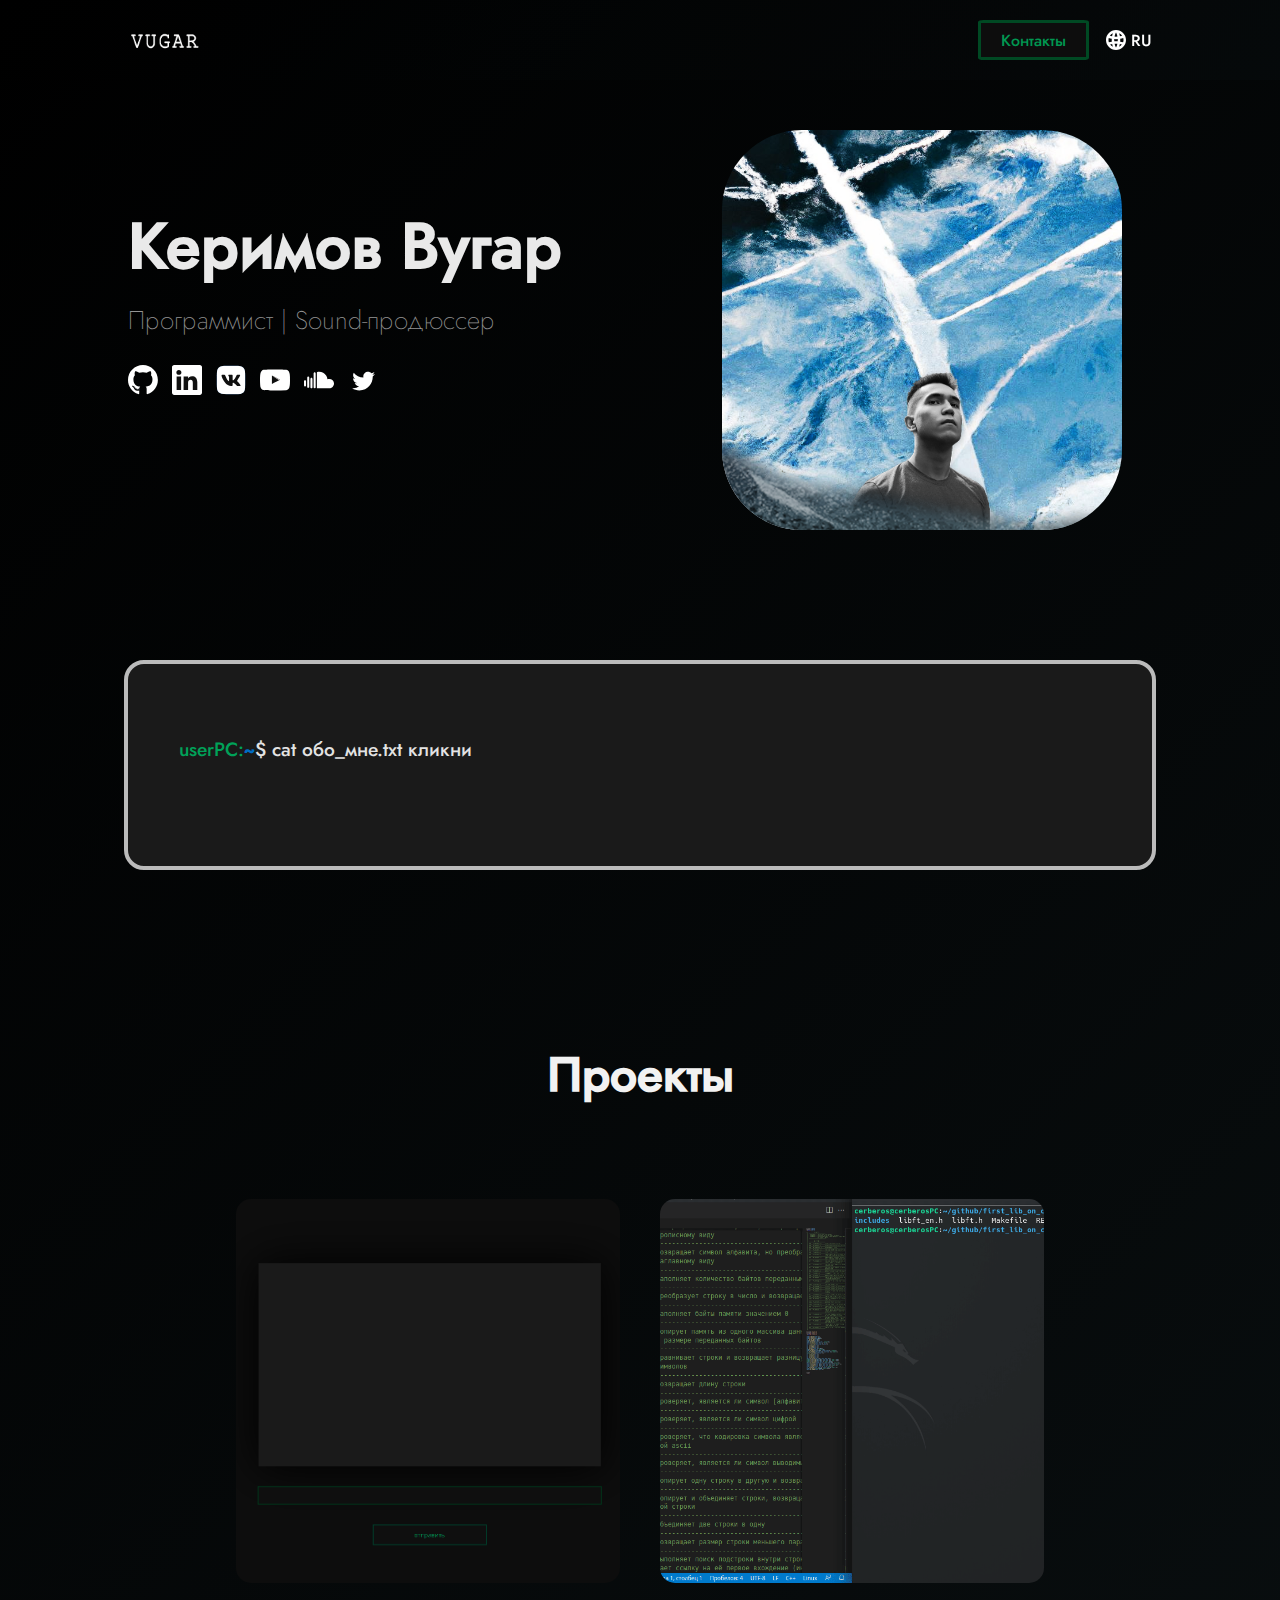
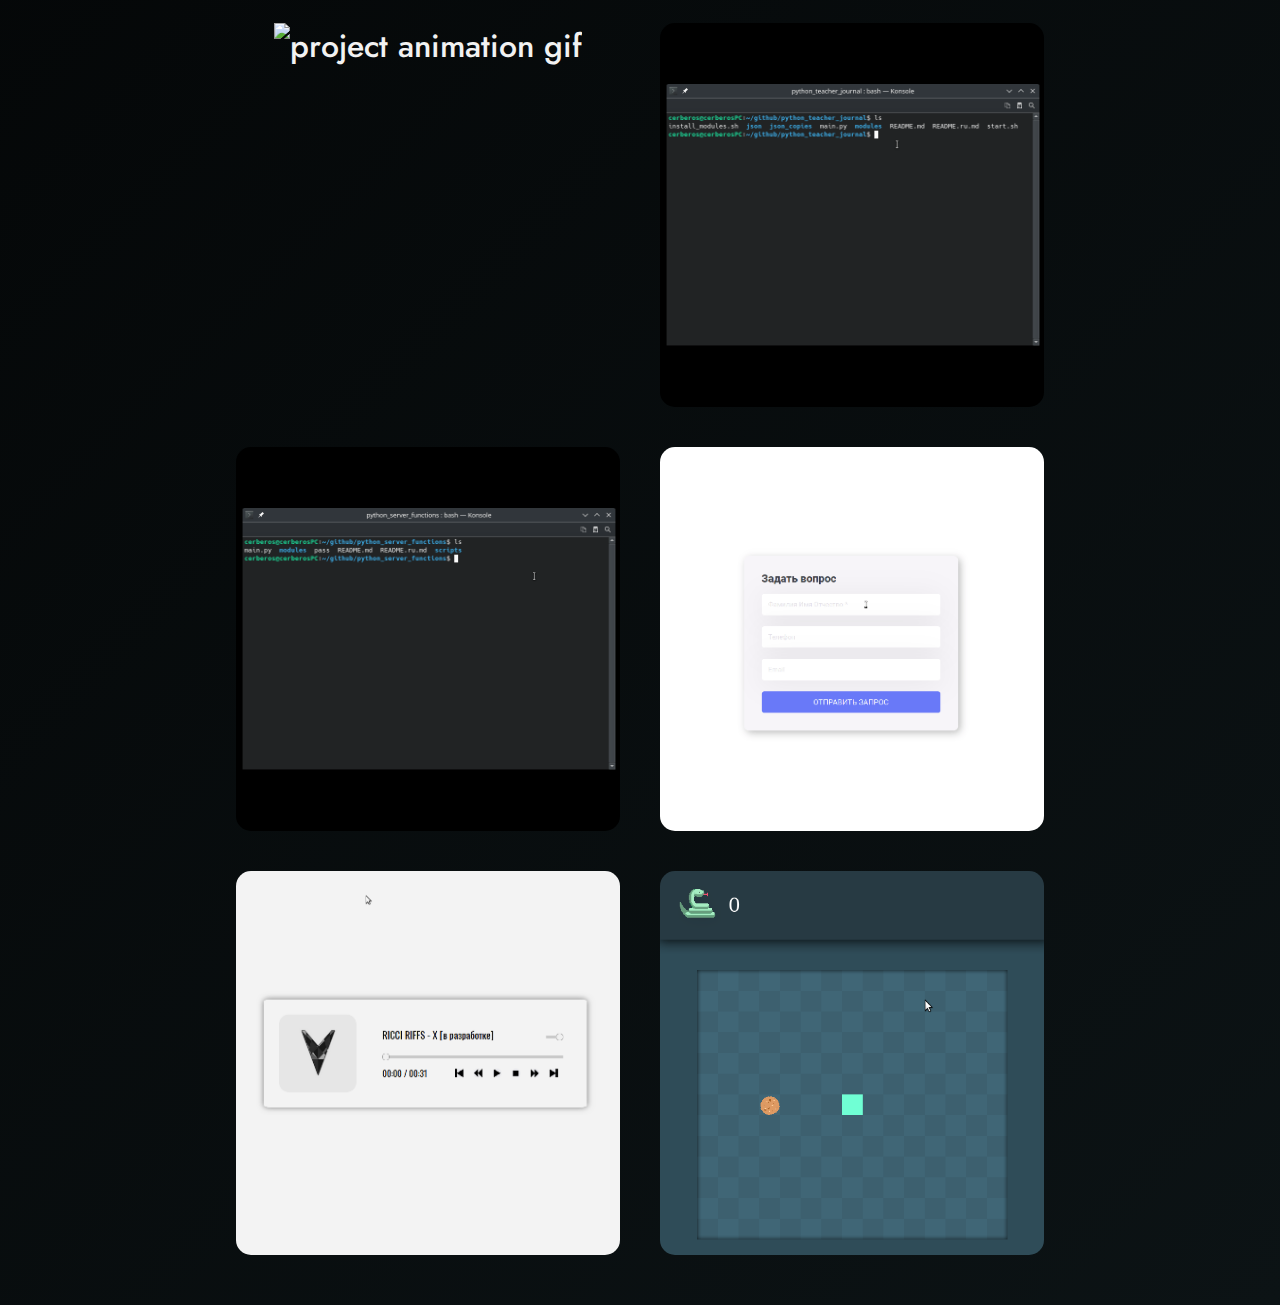
==== index.html @ a4cb890a "update" ====
<!DOCTYPE html>
<html lang="ru">

<head>
    <meta charset="UTF-8">
    <meta http-equiv="X-UA-Compatible" content="IE=edge">
    <meta name="viewport" content="width=device-width, initial-scale=1.0">
    <meta name="keywords" content="Вугар Керимов, программист, sound-продюссер, музыкант, обо мне">
    <meta name="description" content="">
    <link href="favicon.png" rel="shortcut icon">
    <link rel="stylesheet" type="text/css" href="css/bootstrap-grid.min.css">
    <link rel="stylesheet" type="text/css" href="css/style.css">
    <title>vugar kerimov</title>
</head>

<body>
    <!-- preloader page -->
    <!-- <div class="preloader d-flex justify-content-center align-items-center">
        <div class="preloader__circle d-flex justify-content-center align-items-center">
            <img class="preloader__gif" src="files/gifs/preloader.gif" alt="running vugar">
        </div>
    </div> -->

    <!-- page header -->
    <header class="header">
        <div class="headerWrapper">
            <div class="header__left header__logo">
                <a href="https://vugarkerimov.ru">
                    <img class="header__img" src="files/icons/header/menuLogo.png" alt="Portfolio Logo">
                </a>
            </div>

            <div class="header__right">
                <div class="email_me__btn">
                    <span class="language">Контакты</span>
                    <span class="language d-none">Contacts</span>
                </div>
                <div onclick="change_language()" class="change_language__btn">
                    <svg width="24" height="24" viewBox="0 0 24 24" xmlns="http://www.w3.org/2000/svg"><path fill-rule="evenodd" clip-rule="evenodd" d="M22 12c0 5.523-4.477 10-10 10S2 17.523 2 12 6.477 2 12 2s10 4.477 10 10Zm-9.996 7.5c.175-.302.383-.703.593-1.204.275-.656.556-1.487.771-2.498a19.728 19.728 0 0 0-2.736 0c.215 1.01.496 1.842.77 2.498.211.501.419.902.594 1.204h.008ZM12 13.25c.587 0 1.158.024 1.707.066a19.951 19.951 0 0 0 .022-2.234 22.334 22.334 0 0 1-3.458 0 20.202 20.202 0 0 0 .022 2.234c.549-.042 1.12-.066 1.707-.066Zm-1.447-4.654c.223-1.19.54-2.152.85-2.892.21-.501.418-.902.593-1.204h.008c.175.302.383.703.593 1.204.31.74.627 1.701.85 2.892a19.772 19.772 0 0 1-2.894 0Zm5.663 2.16a22.59 22.59 0 0 1-.025 2.883 24.958 24.958 0 0 1 2.93.722c.246-.742.379-1.536.379-2.361a7.51 7.51 0 0 0-.269-1.997 24.997 24.997 0 0 1-3.015.752Zm1.943-3.037a22.458 22.458 0 0 1-2.23.547 17.114 17.114 0 0 0-.859-3.11 7.529 7.529 0 0 1 3.089 2.563Zm-10.087.547a22.465 22.465 0 0 1-2.23-.547 7.53 7.53 0 0 1 3.087-2.564 17.12 17.12 0 0 0-.857 3.111Zm-3.303 1.737a24.989 24.989 0 0 0 3.015.752 22.62 22.62 0 0 0 .025 2.884 24.956 24.956 0 0 0-2.93.722A7.493 7.493 0 0 1 4.5 12c0-.691.094-1.361.269-1.997Zm10.302 8.842c.292-.762.57-1.67.784-2.726a22.539 22.539 0 0 1 2.062.49 7.526 7.526 0 0 1-2.847 2.236Zm-6.142 0a7.527 7.527 0 0 1-2.846-2.236 22.487 22.487 0 0 1 2.062-.49c.213 1.056.492 1.964.784 2.726Z" fill="white"></path></svg>
                    <span class="language">RU</span>
                    <span class="language d-none">EN</span>
                </div>
            </div>
        </div>
    </header>

    <!-- main block with links and avator -->
    <main class="main">
        <div class="mainWrapper">
            <div class="main__text">
                <h1 class="language">Керимов Вугар</h1>
                <h1 class="language d-none">Kerimov Vugar</h1>
                <p class="language">Программист | Sound&#8209;продюссер</p>
                <p class="language d-none">Programmer | Sound&#8209;producer</p>
                <div class="main__logo_links">
                    <a href="https://github.com/amongloneliness">
                        <svg width="30" height="30" viewBox="0 0 256 249" xmlns="http://www.w3.org/2000/svg" preserveAspectRatio="xMinYMin meet"><g fill="white"><path d="M127.505 0C57.095 0 0 57.085 0 127.505c0 56.336 36.534 104.13 87.196 120.99 6.372 1.18 8.712-2.766 8.712-6.134 0-3.04-.119-13.085-.173-23.739-35.473 7.713-42.958-15.044-42.958-15.044-5.8-14.738-14.157-18.656-14.157-18.656-11.568-7.914.872-7.752.872-7.752 12.804.9 19.546 13.14 19.546 13.14 11.372 19.493 29.828 13.857 37.104 10.6 1.144-8.242 4.449-13.866 8.095-17.05-28.32-3.225-58.092-14.158-58.092-63.014 0-13.92 4.981-25.295 13.138-34.224-1.324-3.212-5.688-16.18 1.235-33.743 0 0 10.707-3.427 35.073 13.07 10.17-2.826 21.078-4.242 31.914-4.29 10.836.048 21.752 1.464 31.942 4.29 24.337-16.497 35.029-13.07 35.029-13.07 6.94 17.563 2.574 30.531 1.25 33.743 8.175 8.929 13.122 20.303 13.122 34.224 0 48.972-29.828 59.756-58.22 62.912 4.573 3.957 8.648 11.717 8.648 23.612 0 17.06-.148 30.791-.148 34.991 0 3.393 2.295 7.369 8.759 6.117 50.634-16.879 87.122-64.656 87.122-120.973C255.009 57.085 197.922 0 127.505 0"/><path d="M47.755 181.634c-.28.633-1.278.823-2.185.389-.925-.416-1.445-1.28-1.145-1.916.275-.652 1.273-.834 2.196-.396.927.415 1.455 1.287 1.134 1.923M54.027 187.23c-.608.564-1.797.302-2.604-.589-.834-.889-.99-2.077-.373-2.65.627-.563 1.78-.3 2.616.59.834.899.996 2.08.36 2.65M58.33 194.39c-.782.543-2.06.034-2.849-1.1-.781-1.133-.781-2.493.017-3.038.792-.545 2.05-.055 2.85 1.07.78 1.153.78 2.513-.019 3.069M65.606 202.683c-.699.77-2.187.564-3.277-.488-1.114-1.028-1.425-2.487-.724-3.258.707-.772 2.204-.555 3.302.488 1.107 1.026 1.445 2.496.7 3.258M75.01 205.483c-.307.998-1.741 1.452-3.185 1.028-1.442-.437-2.386-1.607-2.095-2.616.3-1.005 1.74-1.478 3.195-1.024 1.44.435 2.386 1.596 2.086 2.612M85.714 206.67c.036 1.052-1.189 1.924-2.705 1.943-1.525.033-2.758-.818-2.774-1.852 0-1.062 1.197-1.926 2.721-1.951 1.516-.03 2.758.815 2.758 1.86M96.228 206.267c.182 1.026-.872 2.08-2.377 2.36-1.48.27-2.85-.363-3.039-1.38-.184-1.052.89-2.105 2.367-2.378 1.508-.262 2.857.355 3.049 1.398"/></g></svg>
                    </a>
                    <a href="https://ru.linkedin.com/in/kerimovvugar">
                        <svg height="30" width="30" xmlns="http://www.w3.org/2000/svg" viewBox="0 0 256 256"><g fill="none"><path d="M0 18.338C0 8.216 8.474 0 18.92 0h218.16C247.53 0 256 8.216 256 18.338v219.327C256 247.79 247.53 256 237.08 256H18.92C8.475 256 0 247.791 0 237.668V18.335z" fill="white"/><path d="M77.796 214.238V98.986H39.488v115.252H77.8zM58.65 83.253c13.356 0 21.671-8.85 21.671-19.91-.25-11.312-8.315-19.915-21.417-19.915-13.111 0-21.674 8.603-21.674 19.914 0 11.06 8.312 19.91 21.169 19.91h.248zM99 214.238h38.305v-64.355c0-3.44.25-6.889 1.262-9.346 2.768-6.885 9.071-14.012 19.656-14.012 13.858 0 19.405 10.568 19.405 26.063v61.65h38.304v-66.082c0-35.399-18.896-51.872-44.099-51.872-20.663 0-29.738 11.549-34.78 19.415h.255V98.99H99.002c.5 10.812-.003 115.252-.003 115.252z" fill="#0f0f0f"/></g></svg>
                    </a>
                    <a href="https://vk.com/vugi915">
                        <svg id="VK_Logo" xmlns="http://www.w3.org/2000/svg" xmlns:xlink="http://www.w3.org/1999/xlink" viewBox="0 0 202 202" width="30" height="30"><style>.st0{clip-path:url(#SVGID_2_);fill:#ffffff}.st1{fill-rule:evenodd;clip-rule:evenodd;fill:#0f0f0f}</style><g id="Base"><defs><path id="SVGID_1_" d="M71.6 5h58.9C184.3 5 197 17.8 197 71.6v58.9c0 53.8-12.8 66.5-66.6 66.5H71.5C17.7 197 5 184.2 5 130.4V71.5C5 17.8 17.8 5 71.6 5z"/></defs><use xlink:href="#SVGID_1_" overflow="visible" fill-rule="evenodd" clip-rule="evenodd" fill="#5181b8"/><clipPath id="SVGID_2_"><use xlink:href="#SVGID_1_" overflow="visible"/></clipPath><path class="st0" d="M0 0h202v202H0z"/></g><path id="Logo" class="st1" d="M162.2 71.1c.9-3 0-5.1-4.2-5.1h-14c-3.6 0-5.2 1.9-6.1 4 0 0-7.1 17.4-17.2 28.6-3.3 3.3-4.7 4.3-6.5 4.3-.9 0-2.2-1-2.2-4V71.1c0-3.6-1-5.1-4-5.1H86c-2.2 0-3.6 1.7-3.6 3.2 0 3.4 5 4.2 5.6 13.6v20.6c0 4.5-.8 5.3-2.6 5.3-4.7 0-16.3-17.4-23.1-37.4-1.4-3.7-2.7-5.3-6.3-5.3H42c-4 0-4.8 1.9-4.8 4 0 3.7 4.7 22.1 22.1 46.4C70.9 133 87.2 142 102 142c8.9 0 10-2 10-5.4V124c0-4 .8-4.8 3.7-4.8 2.1 0 5.6 1 13.9 9 9.5 9.5 11.1 13.8 16.4 13.8h14c4 0 6-2 4.8-5.9-1.3-3.9-5.8-9.6-11.8-16.4-3.3-3.9-8.2-8-9.6-10.1-2.1-2.7-1.5-3.9 0-6.2 0-.1 17.1-24.1 18.8-32.3z"/></svg>
                    </a>
                    <a href="https://www.youtube.com/channel/UCdILyM4GU-aZS1L_-uJevnA">
                        <svg xmlns="http://www.w3.org/2000/svg" width="30" height="30" viewBox="5.368 13.434 53.9 37.855"><path fill="#0f0f0f" d="M41.272 31.81c-4.942-2.641-9.674-5.069-14.511-7.604v15.165c5.09-2.767 10.455-5.301 14.532-7.561h-.021z"/><path fill="#E8E0E0" d="M41.272 31.81c-4.942-2.641-14.511-7.604-14.511-7.604l12.758 8.575c.001 0-2.324 1.289 1.753-.971z"/><path fill="white" d="M27.691 51.242c-10.265-.189-13.771-.359-15.926-.803-1.458-.295-2.725-.95-3.654-1.9-.718-.719-1.289-1.816-1.732-3.338-.38-1.268-.528-2.323-.739-4.9-.323-5.816-.4-10.571 0-15.884.33-2.934.49-6.417 2.682-8.449 1.035-.951 2.239-1.563 3.591-1.816 2.112-.401 11.11-.718 20.425-.718 9.294 0 18.312.317 20.426.718 1.689.317 3.273 1.267 4.203 2.492 2 3.146 2.035 7.058 2.238 10.118.084 1.458.084 9.737 0 11.195-.316 4.836-.57 6.547-1.288 8.321-.444 1.12-.823 1.711-1.479 2.366a7.085 7.085 0 0 1-3.76 1.922c-8.883.668-16.426.813-24.987.676zM41.294 31.81c-4.942-2.641-9.674-5.09-14.511-7.625v15.166c5.09-2.767 10.456-5.302 14.532-7.562l-.021.021z"/></svg>
                    </a>
                    <a href="https://soundcloud.com/vugar-kerimov-218188471/">
                        <svg height="30" width="30" xmlns="http://www.w3.org/2000/svg" viewBox="0 0 2499.9979999999996 1386.6950000000002"><linearGradient id="a" x1="50.107%" x2="50.107%" y1="2.721%" y2="98.004%"><stop offset="0" stop-color="#f80"/><stop offset="1" stop-color="#f30"/></linearGradient><path d="M0 1137.737c0 31.024 11.247 54.481 33.737 70.382 22.491 15.898 46.533 21.52 72.126 16.868 24.041-4.653 40.91-13.185 50.607-25.593 9.693-12.408 14.542-32.962 14.542-61.657V800.372c0-24.044-8.336-44.403-25.012-61.075-16.672-16.676-37.03-25.012-61.074-25.012-23.267 0-43.237 8.336-59.912 25.012C8.339 755.969 0 776.327 0 800.372zm267.566 144.253c0 22.495 7.95 39.36 23.848 50.608 15.9 11.247 36.26 16.868 61.075 16.868 25.593 0 46.338-5.624 62.238-16.868 15.898-11.245 23.849-28.113 23.849-50.608V495.58c0-23.267-8.34-43.239-25.012-59.912-16.675-16.672-37.033-25.011-61.075-25.011-23.266 0-43.239 8.339-59.911 25.011-16.676 16.676-25.012 36.645-25.012 59.912zm266.403 37.227c0 22.492 8.143 39.36 24.43 50.607 16.286 11.245 37.226 16.869 62.822 16.869 24.816 0 45.174-5.624 61.072-16.869 15.9-11.247 23.851-28.115 23.851-50.607V601.442c0-24.041-8.339-44.595-25.012-61.657-16.675-17.061-36.644-25.59-59.911-25.59-24.044 0-44.595 8.529-61.657 25.59-17.061 17.062-25.593 37.616-25.593 61.657v717.775zm267.566 3.49c0 42.657 28.695 63.986 86.086 63.986 57.39 0 86.084-21.329 86.084-63.986V159.377c0-65.147-19.776-101.985-59.33-110.517-25.593-6.205-50.8 1.163-75.616 22.103-24.818 20.94-37.227 50.41-37.227 88.413v1163.331zm272.222 33.737V90.74c0-40.328 12.02-64.37 36.063-72.127C1161.78 6.205 1213.356 0 1264.543 0c118.657 0 229.176 27.92 331.547 83.76 102.373 55.84 185.165 132.038 248.37 228.594 63.21 96.56 99.854 203.001 109.936 319.337 47.308-20.165 97.717-30.247 151.23-30.247 108.578 0 201.452 38.39 278.618 115.17 77.168 76.782 115.754 169.072 115.754 276.875 0 108.578-38.586 201.256-115.754 278.036-77.166 76.78-169.651 115.17-277.455 115.17l-1012.097-1.163c-6.983-2.327-12.218-6.594-15.708-12.797s-5.227-11.638-5.227-16.291z" fill="white"/></svg>
                    </a>
                    <a href="#">
                        <svg clip-rule="evenodd" fill-rule="evenodd" height="30" width="30" stroke-linejoin="round" stroke-miterlimit="2" viewBox="-89.00934757 -46.8841404 643.93723344 446.8841404" xmlns="http://www.w3.org/2000/svg"><path d="m154.729 400c185.669 0 287.205-153.876 287.205-287.312 0-4.37-.089-8.72-.286-13.052a205.304 205.304 0 0 0 50.352-52.29c-18.087 8.044-37.55 13.458-57.968 15.899 20.841-12.501 36.84-32.278 44.389-55.852a202.42 202.42 0 0 1 -64.098 24.511c-18.42-19.628-44.644-31.904-73.682-31.904-55.744 0-100.948 45.222-100.948 100.965 0 7.925.887 15.631 2.619 23.025-83.895-4.223-158.287-44.405-208.074-105.504a100.739 100.739 0 0 0 -13.668 50.754c0 35.034 17.82 65.961 44.92 84.055a100.172 100.172 0 0 1 -45.716-12.63c-.015.424-.015.837-.015 1.29 0 48.903 34.794 89.734 80.982 98.986a101.036 101.036 0 0 1 -26.617 3.553c-6.493 0-12.821-.639-18.971-1.82 12.851 40.122 50.115 69.319 94.296 70.135-34.549 27.089-78.07 43.224-125.371 43.224a204.9 204.9 0 0 1 -24.078-1.399c44.674 28.645 97.72 45.359 154.734 45.359" fill="white" fill-rule="nonzero"/></svg>
                    </a>
                </div>
            </div>

            <div class="layersWrapper">
                <div class="layers">
                    <div class="layer layers__base" style="background-image: url(files/images/bg/img2.png)"></div>
                    <div class="layer layers__middle" style="background-image: url(files/images/bg/img4_2.png)"></div>
                    <div class="layer layers__front" style="background-image: url(files/images/bg/img4_1.png)"></div>
                </div>
            </div>
        </div>
    </main>

    <!-- about block with resume -->
    <div class="aboutWrapper">
        <div onclick="add_text_about()" class="about">
            <div class="about__text">
                <p class="about__text_content language">
                    <span style="color: rgb(0, 162, 89);">userPC:</span><b style="color: #006cc4;">~</b><span style="color:#e3e3e3;">$ cat</span>
                    <span class="language" style="color:#e3e3e3;">обо_мне.txt кликни</span>
                    <br><br>
                </p>
                <p class="about__text_content language d-none">
                    <span style="color: rgb(0, 162, 89);">userPC:</span><b style="color: #006cc4;">~</b><span style="color:#e3e3e3;">$ cat</span>
                    <span class="language d-none" style="color:#e3e3e3;">about_me.txt click</span>
                    <br><br>
                </p>
            </div>
        </div>
    </div>

    <!-- projects block -->
    <div class="projectsWrapper">
        <div class="projects">
            <h2 class="language">Проекты</h2>
            <h2 class="language d-none">Projects</h2>
            <div class="projects__container">
                <div class="projectWrapper">
                    <div class="project">
                        <img src="files/gifs/projects/python_server.gif" alt="project animation gif">
                    </div>
                </div>
                <div class="projectWrapper">
                    <div class="project">
                        <img src="files/gifs/projects/lib_c.gif" alt="project animation gif">
                    </div>
                </div>
                <div class="projectWrapper">
                    <div class="project">
                        <img src="files/gifs/projects/tank.gif" alt="project animation gif">
                    </div>
                </div>
                <div class="projectWrapper">
                    <div class="project">
                        <img src="files/gifs/projects/teacher_journal.gif" alt="project animation gif">
                    </div>
                </div>
                <div class="projectWrapper">
                    <div class="project">
                        <img src="files/gifs/projects/server_utilite.gif" alt="project animation gif">
                    </div>
                </div>
                <div class="projectWrapper">
                    <div class="project">
                        <img src="files/gifs/projects/web_form.gif" alt="project animation gif">
                    </div>
                </div>
                <div class="projectWrapper">
                    <div class="project">
                        <img src="files/gifs/projects/audio_player.gif" alt="project animation gif">
                    </div>
                </div>
                <div class="projectWrapper">
                    <div class="project">
                        <img src="files/gifs/projects/snake_game_js.gif" alt="project animation gif">
                    </div>
                </div>
            </div>
        </div>
    </div>
</body>

<!-- <script src="js/preloader.js"></script> -->
<script src="js/global.js"></script>
<script src="js/about.js"></script>
<script src="js/change_language.js"></script>
<script src="js/parallax.js"></script>
<script src="js/onload.js"></script>

</html>
---- css/style.css ----
@charset "UTF-8";
body {
  margin: 0;
  user-select: none; }

@font-face {
  font-family: Jost-Medium;
  src: url("../files/fonts/Jost-Medium.ttf");
  font-style: normal;
  font-weight: 400;
  font-display: block; }
@font-face {
  font-family: Jost-ExtraLight;
  src: url("../files/fonts/Jost-ExtraLight.ttf");
  font-style: normal;
  font-weight: 400;
  font-display: block; }
/* ------ переменные ------ */
/* ------ mixin для трансформирования ------ */
/* ------ свойства ------ */
.preloader {
  position: fixed;
  top: 0;
  bottom: 0;
  left: 0;
  right: 0;
  transition: 1s ease;
  z-index: 9999;
  background: linear-gradient(#000000, #000008); }
  .preloader__circle {
    width: 75px;
    height: 75px;
    border-radius: 50%;
    box-shadow: 2px 2px 2px rgba(255, 255, 255, 0.789);
    animation: preloader 0.5s infinite linear; }
  .preloader__gif {
    width: 50px;
    height: 50px;
    image-rendering: pixelated;
    animation: preloader 0.5s infinite linear reverse;
    opacity: 0; }
  .preloader--loaded {
    opacity: 0;
    z-index: -999; }

/* ------ анимация ------ */
@keyframes preloader {
  from {
    transform: rotate(0deg);
    -ms-transform: rotate(0deg);
    -moz-transform: rotate(0deg); }
  to {
    transform: rotate(360deg);
    -ms-transform: rotate(360deg);
    -moz-transform: rotate(360deg); } }
body {
  display: flex;
  flex-direction: column;
  justify-content: center;
  scroll-behavior: smooth;
  background: linear-gradient(-45deg, #0c1315, black); }

.main {
  display: flex;
  justify-content: center;
  padding: 100px 0;
  width: 100%;
  /* ------ parallax layers ------ */ }
  .mainWrapper {
    display: flex;
    flex-direction: row;
    justify-content: space-between;
    width: 80%;
    max-width: 1024px; }
  .main__text {
    display: flex;
    flex-direction: column;
    pointer-events: none;
    padding: 100px 0 0 0; }
    .main__text > h1 {
      margin: 0;
      font-family: Jost-Medium;
      font-size: 400%;
      color: #e9e9e9; }
    .main__text > p {
      margin: 10px 0 0 0;
      font-size: 160%;
      font-family: Jost-ExtraLight;
      color: #949494; }
  .main__logo_links {
    display: flex;
    flex-direction: row;
    align-items: center;
    padding-top: 20px; }
    .main__logo_links > a {
      pointer-events: painted;
      padding: 6px 14px 6px 0;
      transition: .2s; }
      .main__logo_links > a:hover {
        opacity: .6; }
  .main .layers {
    border-radius: 20%;
    min-width: 400px;
    min-height: 400px;
    overflow: hidden;
    position: relative;
    display: flex;
    justify-content: center;
    align-items: center; }
    .main .layersWrapper {
      padding: 30px; }
    .main .layers .layer {
      min-width: inherit;
      min-height: inherit;
      position: absolute; }
    .main .layers__base, .main .layers__middle, .main .layers__front {
      background-size: cover;
      background-repeat: no-repeat;
      background-position: center center;
      transition: 0.75s cubic-bezier(0.075, 0.05, 0, 1); }
    .main .layers__base {
      padding: 100px;
      transform: translate3d(calc(var(--mouseX) / 16), calc(var(--scrollTop) / 2 + var(--mouseY) / 16), 0); }
    .main .layers__middle {
      transform: translate3d(calc(var(--mouseX) / 24), calc(var(--scrollTop) / 2.5 + var(--mouseY) / 24), 0); }
    .main .layers__front {
      padding: 60% 20px 20px 20px;
      transform: translate3d(calc(var(--mouseX) / 22), calc(var(--scrollTop) / 5 + var(--mouseY) / 22), 0); }

/* ------ под мобильные экраны ------ */
@media (max-width: 935px) {
  .main {
    padding: 120px 0; }
    .mainWrapper {
      justify-content: center;
      flex-wrap: wrap; }
    .main__text {
      font-size: 2.5vw;
      order: 2;
      padding: 40px 0 20px 0; }
      .main__text > p {
        text-align: center; }
      .main__text > img {
        width: 80%; }
    .main .layers {
      min-width: 80vw;
      min-height: 80vw;
      order: 1; }
    .main__logo_links {
      display: none; } }
.about {
  border: solid 4px #bbbbbb;
  border-radius: 20px;
  font-size: 120%;
  font-family: Jost-Medium;
  line-height: 1.6;
  color: #01c3dc;
  transition: .3s;
  background-color: #1a1a1a;
  width: 80%;
  max-width: 1024px; }
  .aboutWrapper {
    padding: 0 0 100px 0;
    width: 100%;
    display: flex;
    justify-content: center; }
  .about__text {
    padding: 5%; }
  .about:hover {
    opacity: .8; }

.header {
  top: 0;
  display: flex;
  position: fixed;
  flex-direction: row;
  justify-content: center;
  align-items: center;
  background: linear-gradient(-45deg, #0c131544, rgba(0, 0, 0, 0.365));
  z-index: 1000;
  width: 100%;
  height: 80px;
  /* ------ left part ------ */
  /* ------ logo ------ */
  /* ------ right part ------ */ }
  .headerWrapper {
    padding: 25px 0;
    display: inherit;
    justify-content: space-between;
    max-width: 1024px;
    width: 80%; }
  .header__left {
    display: flex;
    align-items: center;
    height: 40px; }
    .header__left > a {
      display: flex;
      align-items: center;
      height: fit-content; }
  .header__img {
    height: 36px;
    transition: .5s; }
    .header__img:hover {
      opacity: .5; }
  .header__right {
    display: flex;
    flex-direction: row;
    justify-content: space-between;
    font-family: Jost-Medium;
    height: 40px;
    width: max-content; }
    .header__right > .email_me__btn {
      display: flex;
      align-items: center;
      color: #009751;
      border: solid 3px;
      border-color: #004923;
      border-radius: 5%;
      background-color: #0d0d0d;
      transition: .3s; }
      .header__right > .email_me__btn > span {
        padding: 5px 20px; }
      .header__right > .email_me__btn:hover {
        color: #02dd77;
        border-color: #007a3b; }
    .header__right > .change_language__btn {
      color: white;
      display: flex;
      align-items: center;
      height: 40px;
      padding-left: 15px;
      transition: .2s; }
      .header__right > .change_language__btn > span {
        padding-left: 3px; }
      .header__right > .change_language__btn:hover {
        opacity: .8; }

.projects {
  display: flex;
  flex-direction: column;
  justify-content: center;
  width: 80%;
  max-width: 1024px;
  font-family: Jost-Medium;
  font-size: 200%;
  color: #f2f2f2;
  padding: 30px; }
  .projects > h2 {
    text-align: center;
    padding-bottom: 30px; }
  .projects__container {
    display: flex;
    flex-direction: row;
    flex-wrap: wrap;
    justify-content: center;
    width: 100%; }
  .projectsWrapper {
    display: flex;
    justify-content: center;
    width: 100%; }

.project {
  display: flex;
  justify-content: center;
  align-items: center;
  width: inherit;
  width: 30vw;
  max-width: 450px;
  border-radius: 15px;
  overflow: hidden;
  transition: .4s; }
  .project:hover {
    box-shadow: rgba(255, 255, 255, 0.234) 0 0 30px 3px; }
  .projectWrapper {
    padding: 20px; }
  .project > img {
    height: 30vw;
    max-height: 450px;
    pointer-events: none; }

/*# sourceMappingURL=style.css.map */
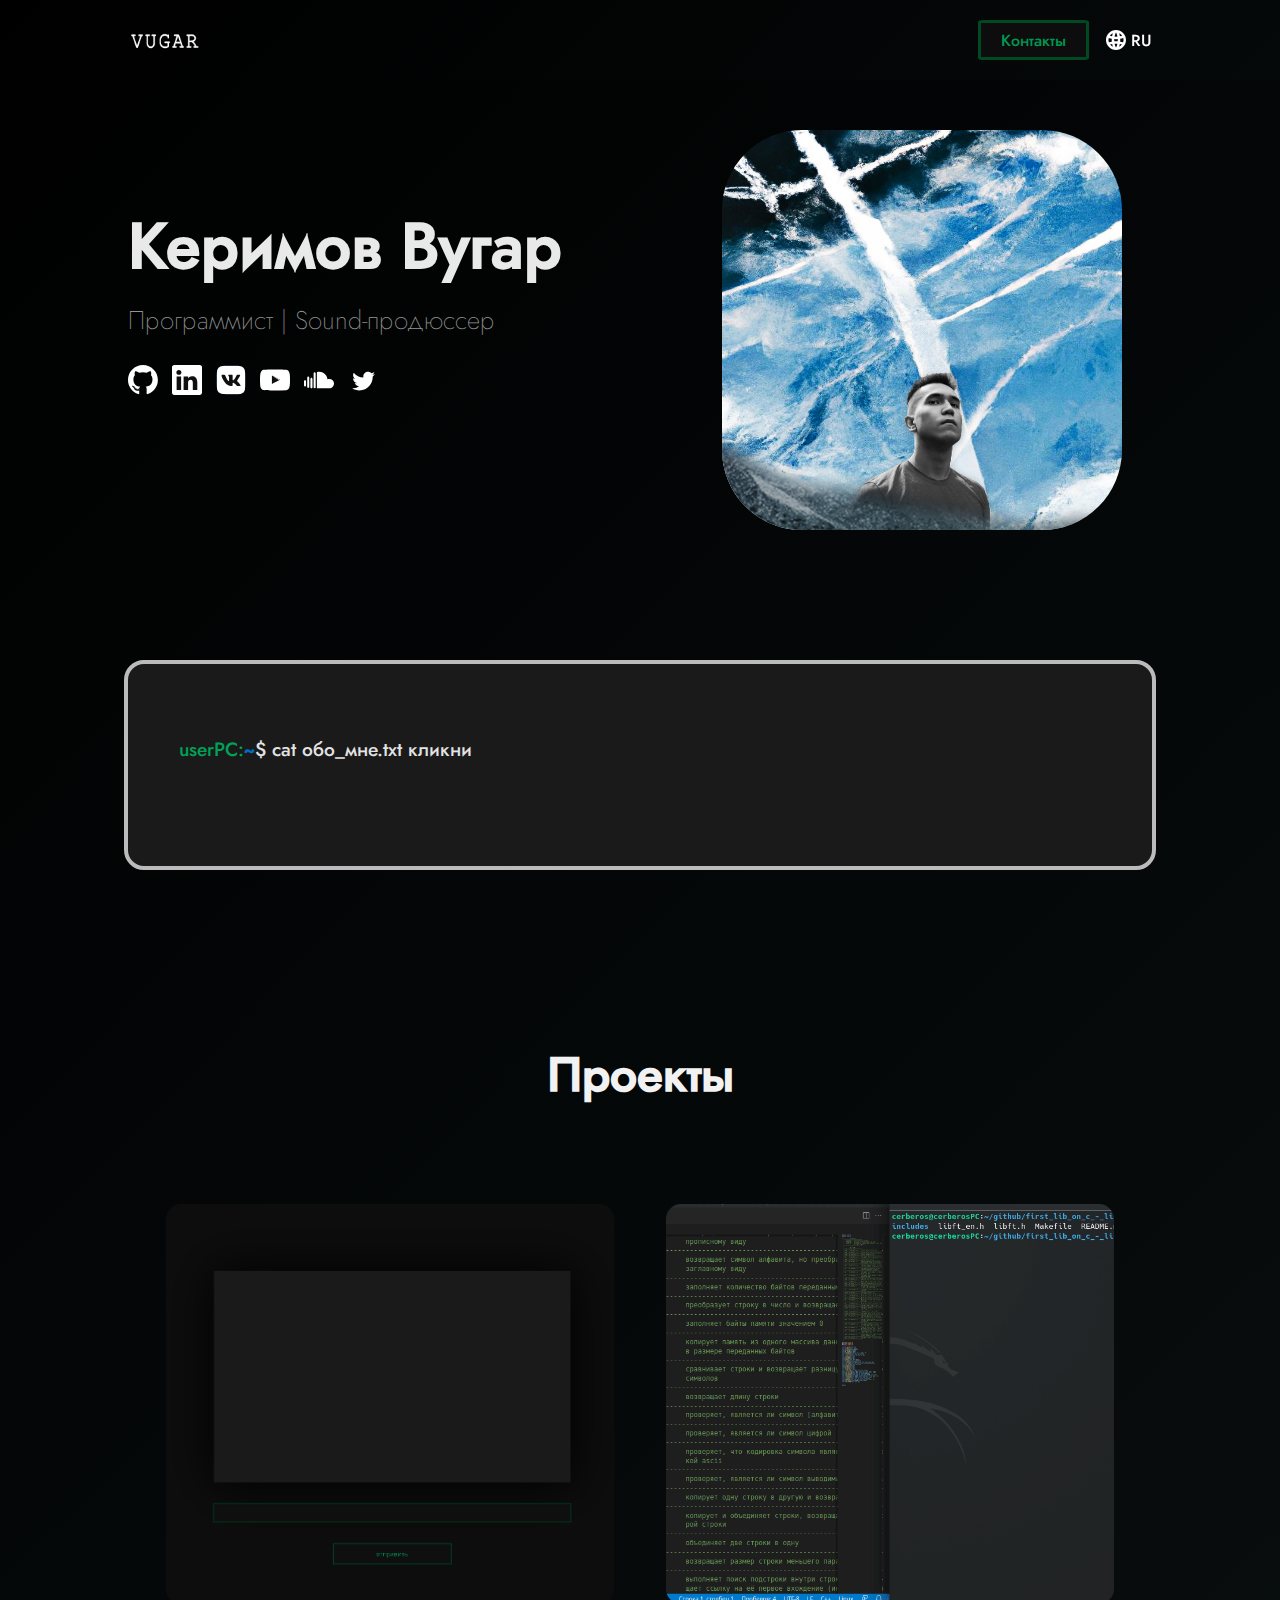
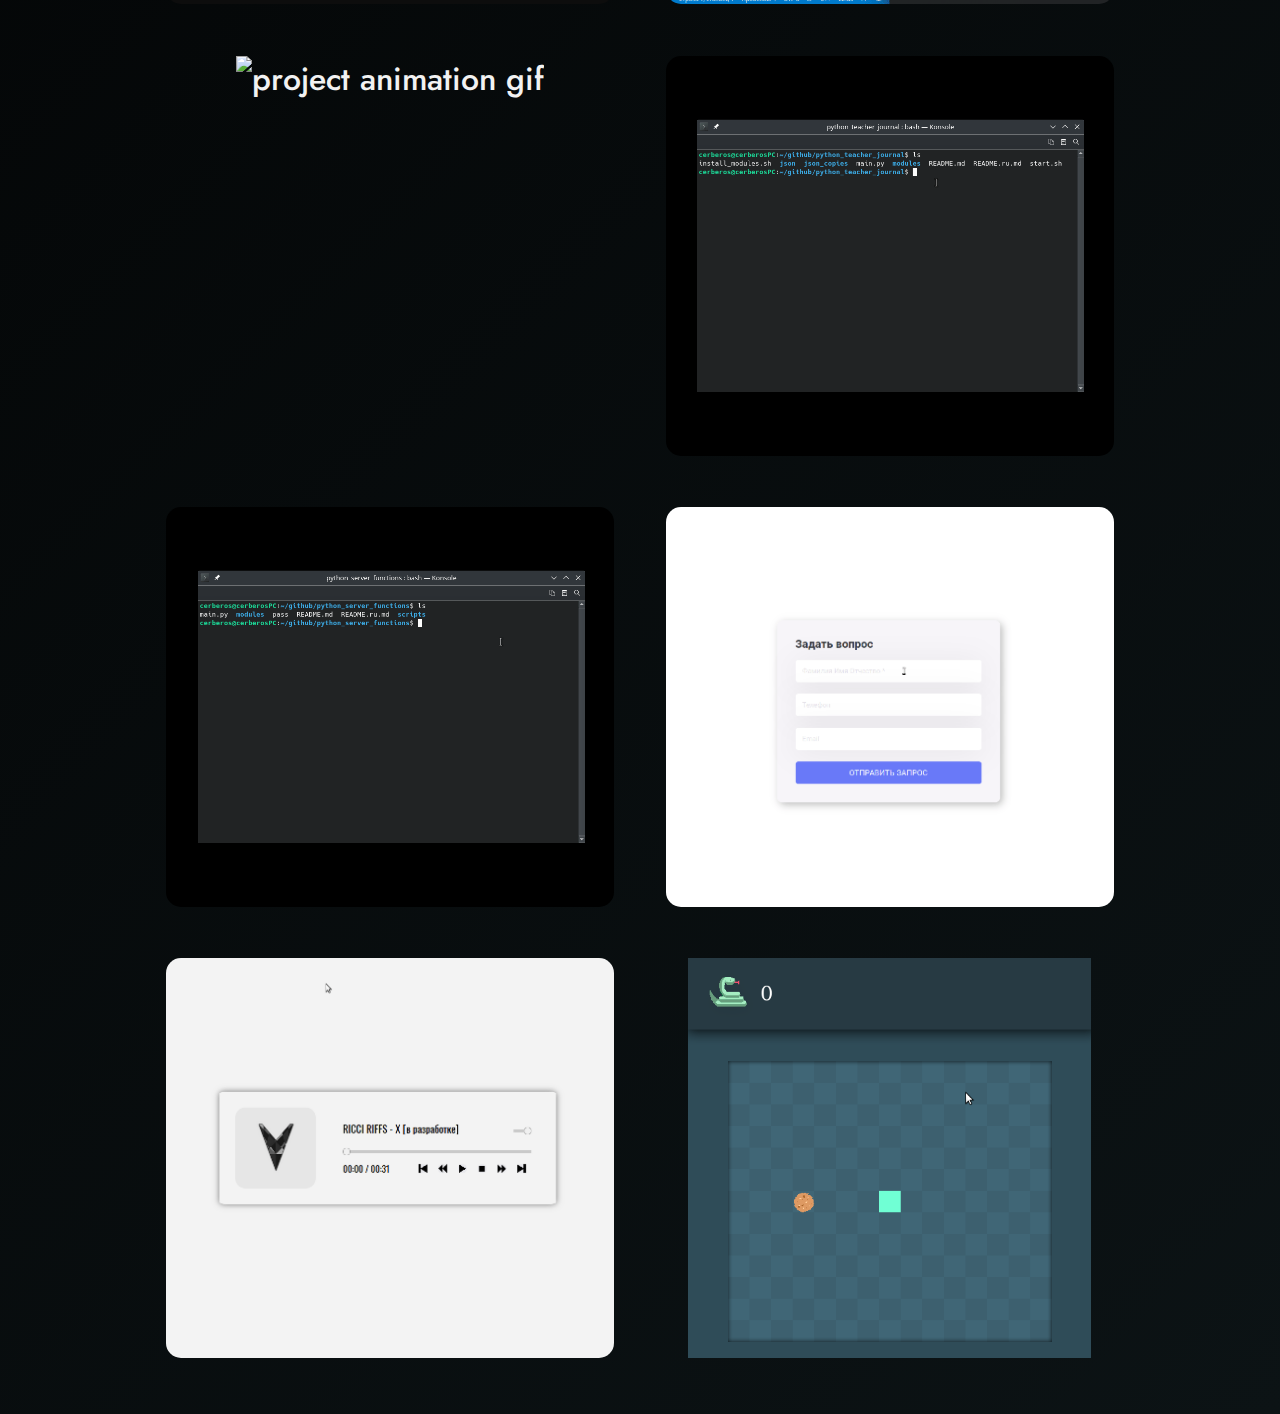
==== commit cf9018e4: "adding headers to projects objects" ====
--- a/index.html
+++ b/index.html
@@ -110,41 +110,57 @@
             <div class="projects__container">
                 <div class="projectWrapper">
                     <div class="project">
+                        <h5 class="language project__title">Python сервер / Утилита</h5>
+                        <h5 class="language d-none project__title">Python Server / Utility</h5>
                         <img src="files/gifs/projects/python_server.gif" alt="project animation gif">
                     </div>
                 </div>
                 <div class="projectWrapper">
                     <div class="project">
+                        <h5 class="language project__title">Реализация библиотечных функций string.h и ctype.h</h5>
+                        <h5 class="language d-none project__title">Implementation of the string.h and ctype.h library functions</h5>
                         <img src="files/gifs/projects/lib_c.gif" alt="project animation gif">
                     </div>
                 </div>
                 <div class="projectWrapper">
                     <div class="project">
+                        <h5 class="language project__title">Реализация фундамента для игры танки на движке SFML</h5>
+                        <h5 class="language d-none project__title">Implementation of the foundation for the game tanks on the SFML engine</h5>
                         <img src="files/gifs/projects/tank.gif" alt="project animation gif">
                     </div>
                 </div>
                 <div class="projectWrapper">
                     <div class="project">
+                        <h5 class="language project__title">Учительский журнал. Утилита для ведения успеваемости учеников</h5>
+                        <h5 class="language d-none project__title">Teacher's magazine. Utility for maintaining student progress</h5>
                         <img src="files/gifs/projects/teacher_journal.gif" alt="project animation gif">
                     </div>
                 </div>
                 <div class="projectWrapper">
                     <div class="project">
+                        <h5 class="language project__title">Утилита для взаимодействия с сервером</h5>
+                        <h5 class="language d-none project__title">Utility for interacting with the server</h5>
                         <img src="files/gifs/projects/server_utilite.gif" alt="project animation gif">
                     </div>
                 </div>
                 <div class="projectWrapper">
                     <div class="project">
+                        <h5 class="language project__title">Форма отправки запроса</h5>
+                        <h5 class="language d-none project__title">Request form</h5>
                         <img src="files/gifs/projects/web_form.gif" alt="project animation gif">
                     </div>
                 </div>
                 <div class="projectWrapper">
                     <div class="project">
+                        <h5 class="language project__title">Web аудиоплеер</h5>
+                        <h5 class="language d-none project__title">Web audio player</h5>
                         <img src="files/gifs/projects/audio_player.gif" alt="project animation gif">
                     </div>
                 </div>
                 <div class="projectWrapper">
                     <div class="project">
+                        <h5 class="language project__title">Реализация игры "Змейка" на JS</h5>
+                        <h5 class="language d-none project__title">Implementation of the game "Snake" with JS</h5>
                         <img src="files/gifs/projects/snake_game_js.gif" alt="project animation gif">
                     </div>
                 </div>
--- a/css/style.css
+++ b/css/style.css
@@ -260,22 +260,44 @@
     width: 100%; }
 
 .project {
+  position: relative;
   display: flex;
   justify-content: center;
   align-items: center;
   width: inherit;
-  width: 30vw;
+  width: 35vw;
   max-width: 450px;
   border-radius: 15px;
   overflow: hidden;
   transition: .4s; }
   .project:hover {
     box-shadow: rgba(255, 255, 255, 0.234) 0 0 30px 3px; }
+    .project:hover .project__title {
+      opacity: 1; }
+    .project:hover > img {
+      opacity: 0.18; }
   .projectWrapper {
-    padding: 20px; }
+    padding: 2.5%; }
+  .project__title {
+    text-align: center;
+    padding: 5%;
+    display: flex;
+    justify-content: center;
+    width: 90%;
+    font-family: Jost-Medium;
+    font-size: 80%;
+    color: #e6e6e6;
+    opacity: 0;
+    position: absolute;
+    transition: .3s; }
   .project > img {
-    height: 30vw;
-    max-height: 450px;
-    pointer-events: none; }
+    height: 35vw;
+    max-height: 400px;
+    pointer-events: none;
+    transition: .3s; }
+
+@media (max-width: 935px) {
+  .project__title {
+    font-size: 35%; } }
 
 /*# sourceMappingURL=style.css.map */
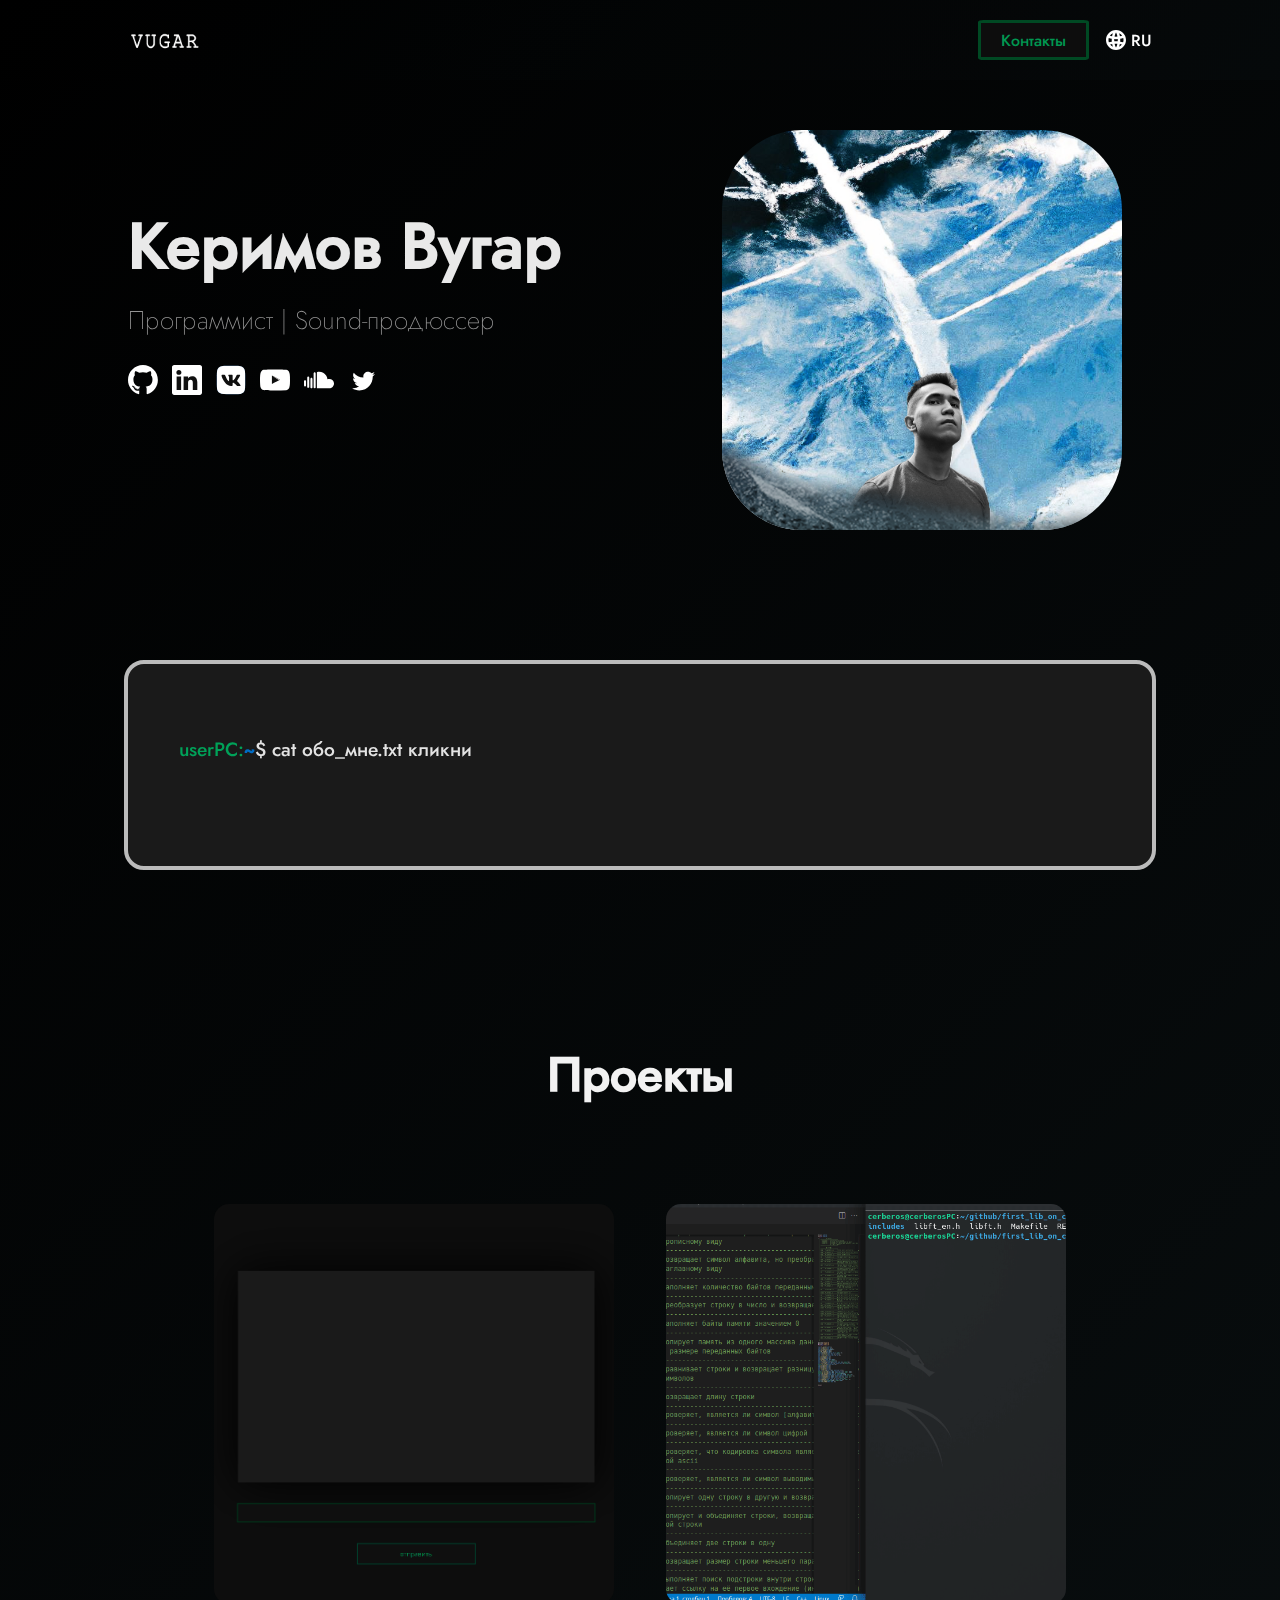
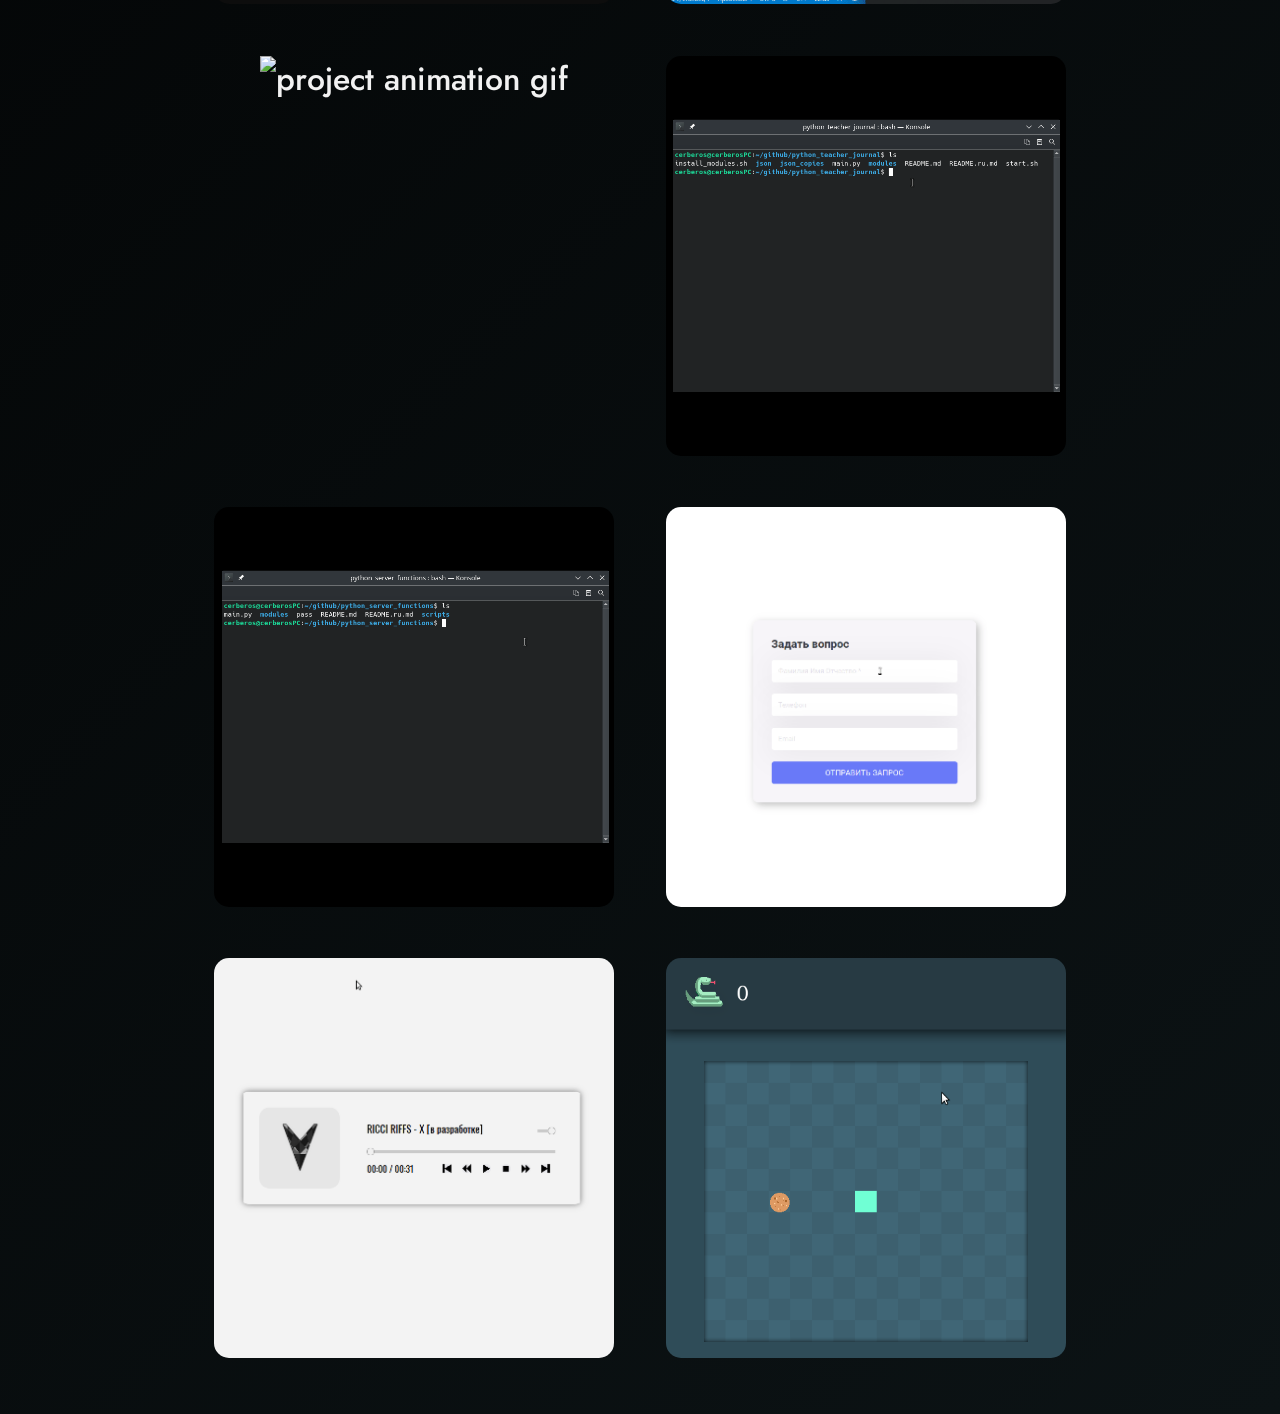
==== commit e8241b34: "add preloader" ====
--- a/index.html
+++ b/index.html
@@ -15,11 +15,11 @@
 
 <body>
     <!-- preloader page -->
-    <!-- <div class="preloader d-flex justify-content-center align-items-center">
+    <div class="preloader d-flex justify-content-center align-items-center">
         <div class="preloader__circle d-flex justify-content-center align-items-center">
             <img class="preloader__gif" src="files/gifs/preloader.gif" alt="running vugar">
         </div>
-    </div> -->
+    </div>
 
     <!-- page header -->
     <header class="header">
@@ -167,6 +167,29 @@
             </div>
         </div>
     </div>
+
+    <!-- <div class="contactsWrapper">
+        <div class="contacts">
+            <h2 class="language contacts__title">Свяжитесь со мной</h2>
+            <h2 class="language d-none contacts__title">Contact me</h2>
+            <div class="contacts__inputWrapper">
+                <div class="contacts__input_label">email</div>
+                <input style="height: 50px;" class="contacts__input" type="email">
+            </div>
+            <div class="contacts__inputWrapper">
+                <div class="contacts__input_label"></div>
+                <input style="height: 50px;" class="contacts__input" type="name">
+            </div>
+            <div class="contacts__inputWrapper">
+                <div class="contacts__input_label"></div>
+                <input style="height: 50px;" class="contacts__input" type="text">
+            </div>
+            <div class="contacts__inputWrapper">
+                <div class="contacts__input_label"></div>
+                <input style="height: 90px;" class="contacts__input" type="text">
+            </div>
+        </div>
+    </div> -->
 </body>
 
 <!-- <script src="js/preloader.js"></script> -->
--- a/css/style.css
+++ b/css/style.css
@@ -266,7 +266,7 @@
   align-items: center;
   width: inherit;
   width: 35vw;
-  max-width: 450px;
+  max-width: 400px;
   border-radius: 15px;
   overflow: hidden;
   transition: .4s; }
@@ -299,5 +299,40 @@
 @media (max-width: 935px) {
   .project__title {
     font-size: 35%; } }
+.contacts {
+  display: flex;
+  flex-direction: column;
+  justify-content: center;
+  width: 60%;
+  border-radius: 20px;
+  background-color: #1a1a1a;
+  padding: 80px 0; }
+  .contactsWrapper {
+    padding-top: 120px;
+    display: flex;
+    justify-content: center;
+    width: 100%; }
+  .contacts__title {
+    text-align: center;
+    color: #007332;
+    font-family: Jost-Medium;
+    font-size: 280%;
+    padding-bottom: 25px; }
+  .contacts__input {
+    width: 60%;
+    background-color: #1a1a1a;
+    border: solid 4px #007442;
+    outline: none;
+    padding: 0 10px;
+    color: #00a447;
+    font-size: 100%;
+    font-family: Jost-ExtraLight; }
+    .contacts__inputWrapper {
+      display: flex;
+      justify-content: center;
+      flex-direction: column;
+      padding: 20px; }
+    .contacts__input_label {
+      width: 60%; }
 
 /*# sourceMappingURL=style.css.map */
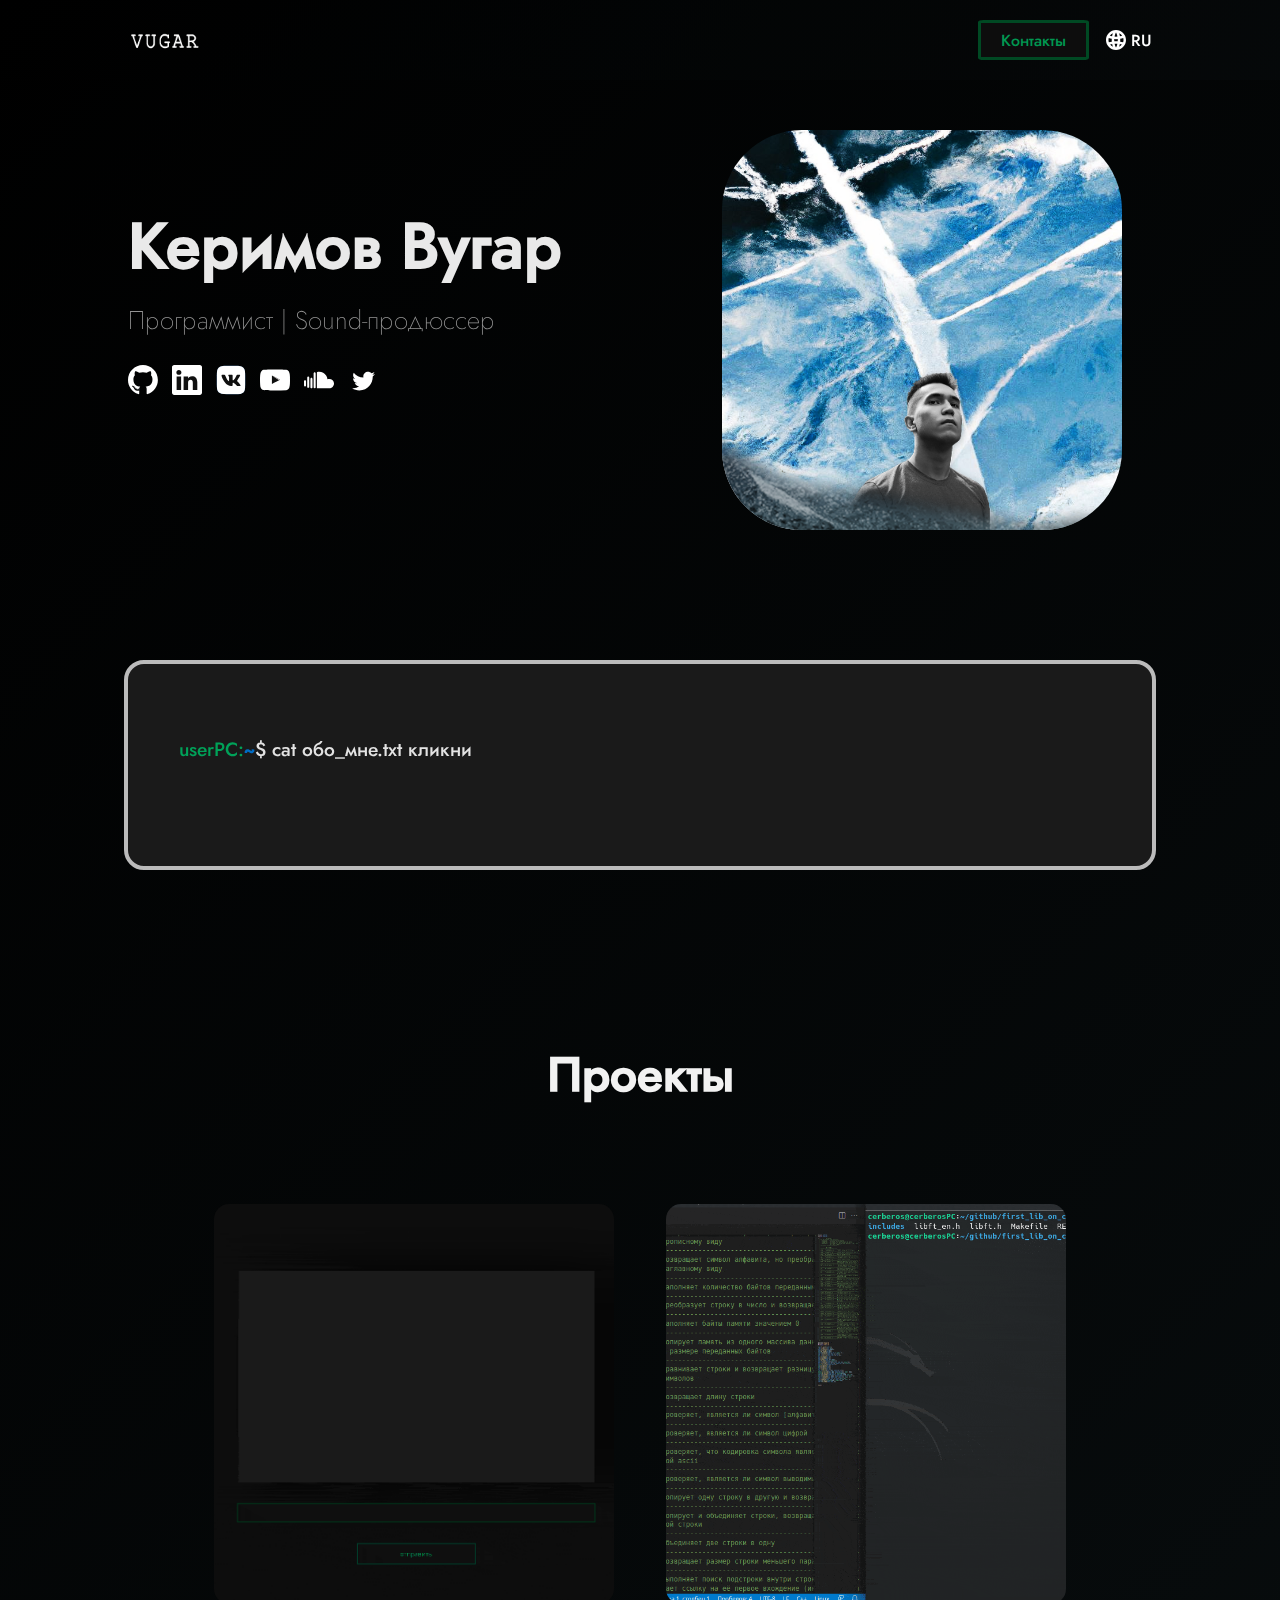
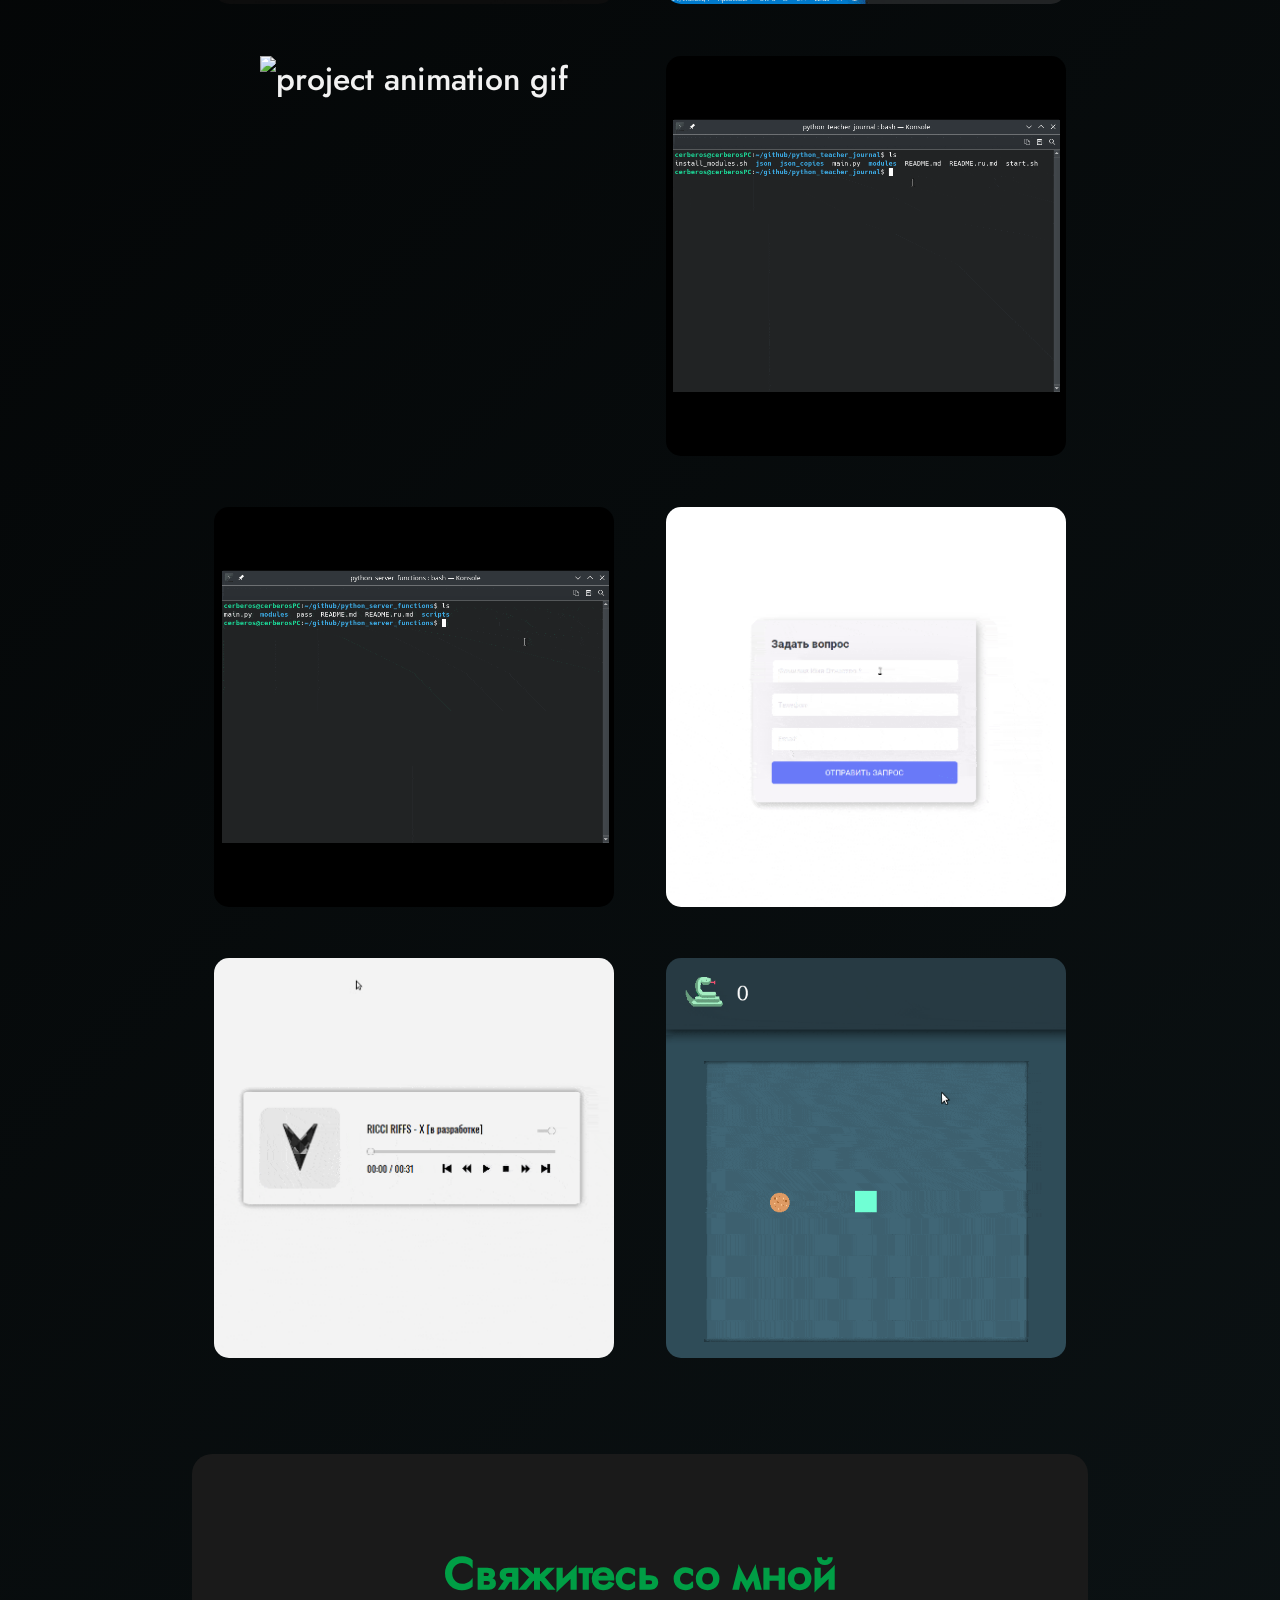
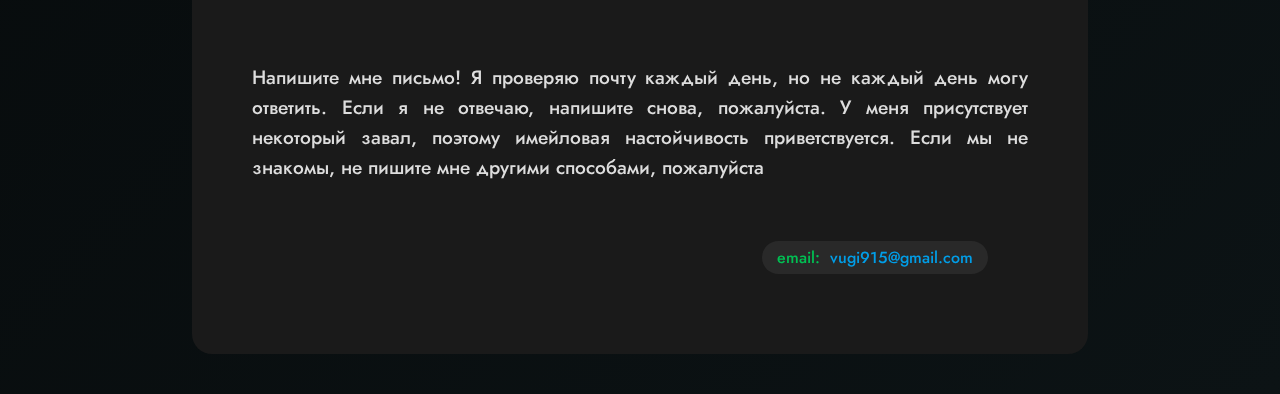
==== commit 435212ec: "adding about_me block" ====
--- a/index.html
+++ b/index.html
@@ -168,28 +168,20 @@
         </div>
     </div>
 
-    <!-- <div class="contactsWrapper">
+    <div class="contactsWrapper">
         <div class="contacts">
             <h2 class="language contacts__title">Свяжитесь со мной</h2>
             <h2 class="language d-none contacts__title">Contact me</h2>
-            <div class="contacts__inputWrapper">
-                <div class="contacts__input_label">email</div>
-                <input style="height: 50px;" class="contacts__input" type="email">
-            </div>
-            <div class="contacts__inputWrapper">
-                <div class="contacts__input_label"></div>
-                <input style="height: 50px;" class="contacts__input" type="name">
-            </div>
-            <div class="contacts__inputWrapper">
-                <div class="contacts__input_label"></div>
-                <input style="height: 50px;" class="contacts__input" type="text">
-            </div>
-            <div class="contacts__inputWrapper">
-                <div class="contacts__input_label"></div>
-                <input style="height: 90px;" class="contacts__input" type="text">
+            <p class="language contacts__text">Напишите мне письмо! Я проверяю почту каждый день, но не каждый день могу ответить. Если я не отвечаю, напишите снова, пожалуйста. У меня присутствует некоторый завал, поэтому имейловая настойчивость приветствуется. Если мы не знакомы, не пишите мне другими способами, пожалуйста</p>
+            <p class="language d-none contacts__text">Send me an email! I check my mail every day, but I don't answer every day. If I do not answer, write again, please. I often have some blockage, so email persistence is welcome. If we are not familiar, do not write me different ways, please</p>
+            <div onclick="copy_text()" class="contacts__emailWrapper">
+                <div class="contacts__email">
+                    <span class="contacts__email_label">email:&nbsp;&nbsp;</span>
+                    <span class="contacts__email_email">vugi915@gmail.com</span>
+                </div>
             </div>
         </div>
-    </div> -->
+    </div>
 </body>
 
 <!-- <script src="js/preloader.js"></script> -->
@@ -197,6 +189,7 @@
 <script src="js/about.js"></script>
 <script src="js/change_language.js"></script>
 <script src="js/parallax.js"></script>
+<script src="js/copy_text.js"></script>
 <script src="js/onload.js"></script>
 
 </html>--- a/css/style.css
+++ b/css/style.css
@@ -303,36 +303,57 @@
   display: flex;
   flex-direction: column;
   justify-content: center;
-  width: 60%;
+  width: 70%;
+  max-width: 1024px;
   border-radius: 20px;
   background-color: #1a1a1a;
-  padding: 80px 0; }
+  padding: 50px 0; }
   .contactsWrapper {
-    padding-top: 120px;
+    padding: 40px 0;
     display: flex;
     justify-content: center;
     width: 100%; }
   .contacts__title {
     text-align: center;
-    color: #007332;
-    font-family: Jost-Medium;
-    font-size: 280%;
-    padding-bottom: 25px; }
-  .contacts__input {
-    width: 60%;
-    background-color: #1a1a1a;
-    border: solid 4px #007442;
-    outline: none;
-    padding: 0 10px;
-    color: #00a447;
-    font-size: 100%;
-    font-family: Jost-ExtraLight; }
-    .contacts__inputWrapper {
+    color: #009e45;
+    font-family: Jost-Medium;
+    font-size: 280%; }
+  .contacts__text {
+    font-size: 120%;
+    padding: 0 60px;
+    font-family: Jost-Medium;
+    text-align: justify;
+    line-height: 30px;
+    color: #dddddd;
+    padding-bottom: 10px; }
+  .contacts__email {
+    font-family: Jost-Medium;
+    width: fit-content;
+    background-color: #292929;
+    border-radius: 20px;
+    padding: 5px 15px;
+    display: flex;
+    flex-direction: row; }
+    .contacts__email:hover {
+      opacity: .9; }
+    .contacts__email_email {
+      user-select: none;
+      color: #009ee8; }
+    .contacts__email_label {
+      color: #00c053; }
+    .contacts__emailWrapper {
       display: flex;
-      justify-content: center;
-      flex-direction: column;
-      padding: 20px; }
-    .contacts__input_label {
-      width: 60%; }
+      justify-content: right;
+      padding: 30px 100px; }
+
+@media (max-width: 935px) {
+  .contacts {
+    width: 80%; }
+    .contacts__title {
+      font-size: 200%; }
+    .contacts__text {
+      padding: 0 40px; }
+    .contacts__emailWrapper {
+      justify-content: center; } }
 
 /*# sourceMappingURL=style.css.map */
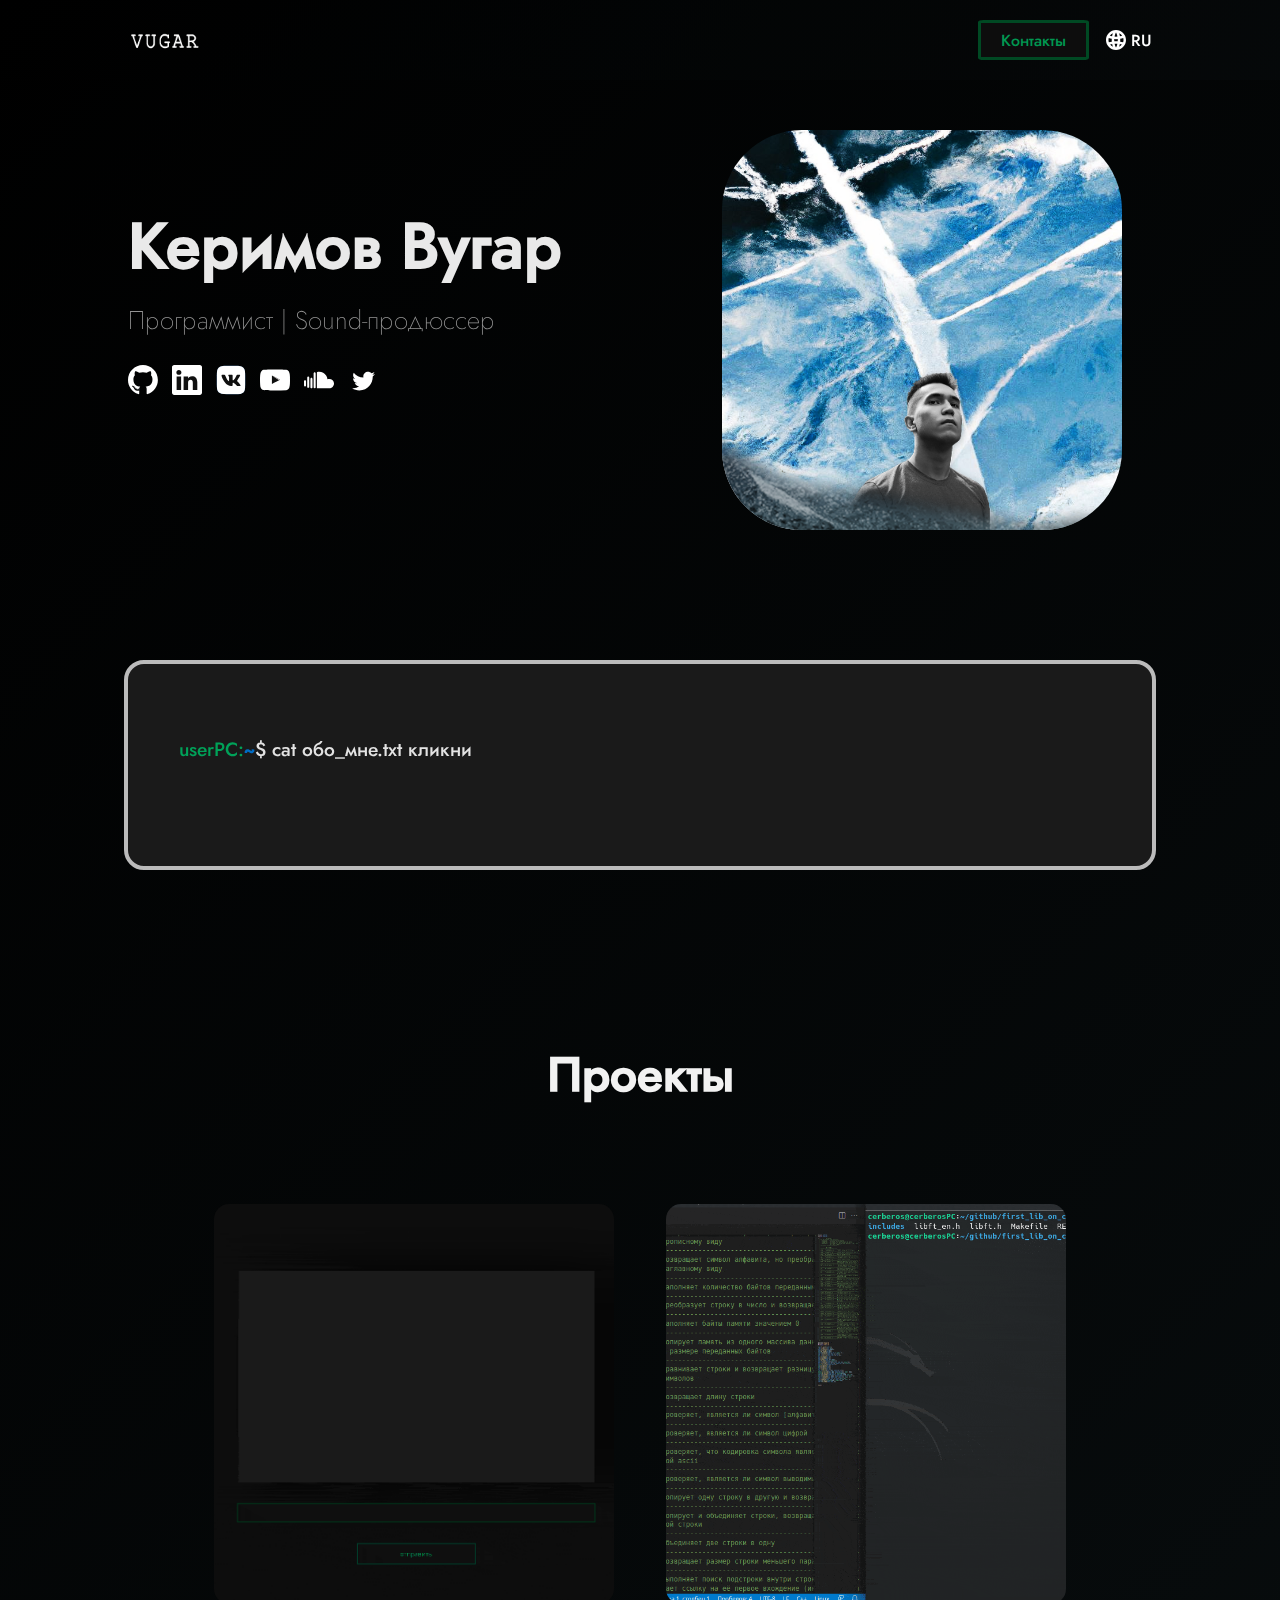
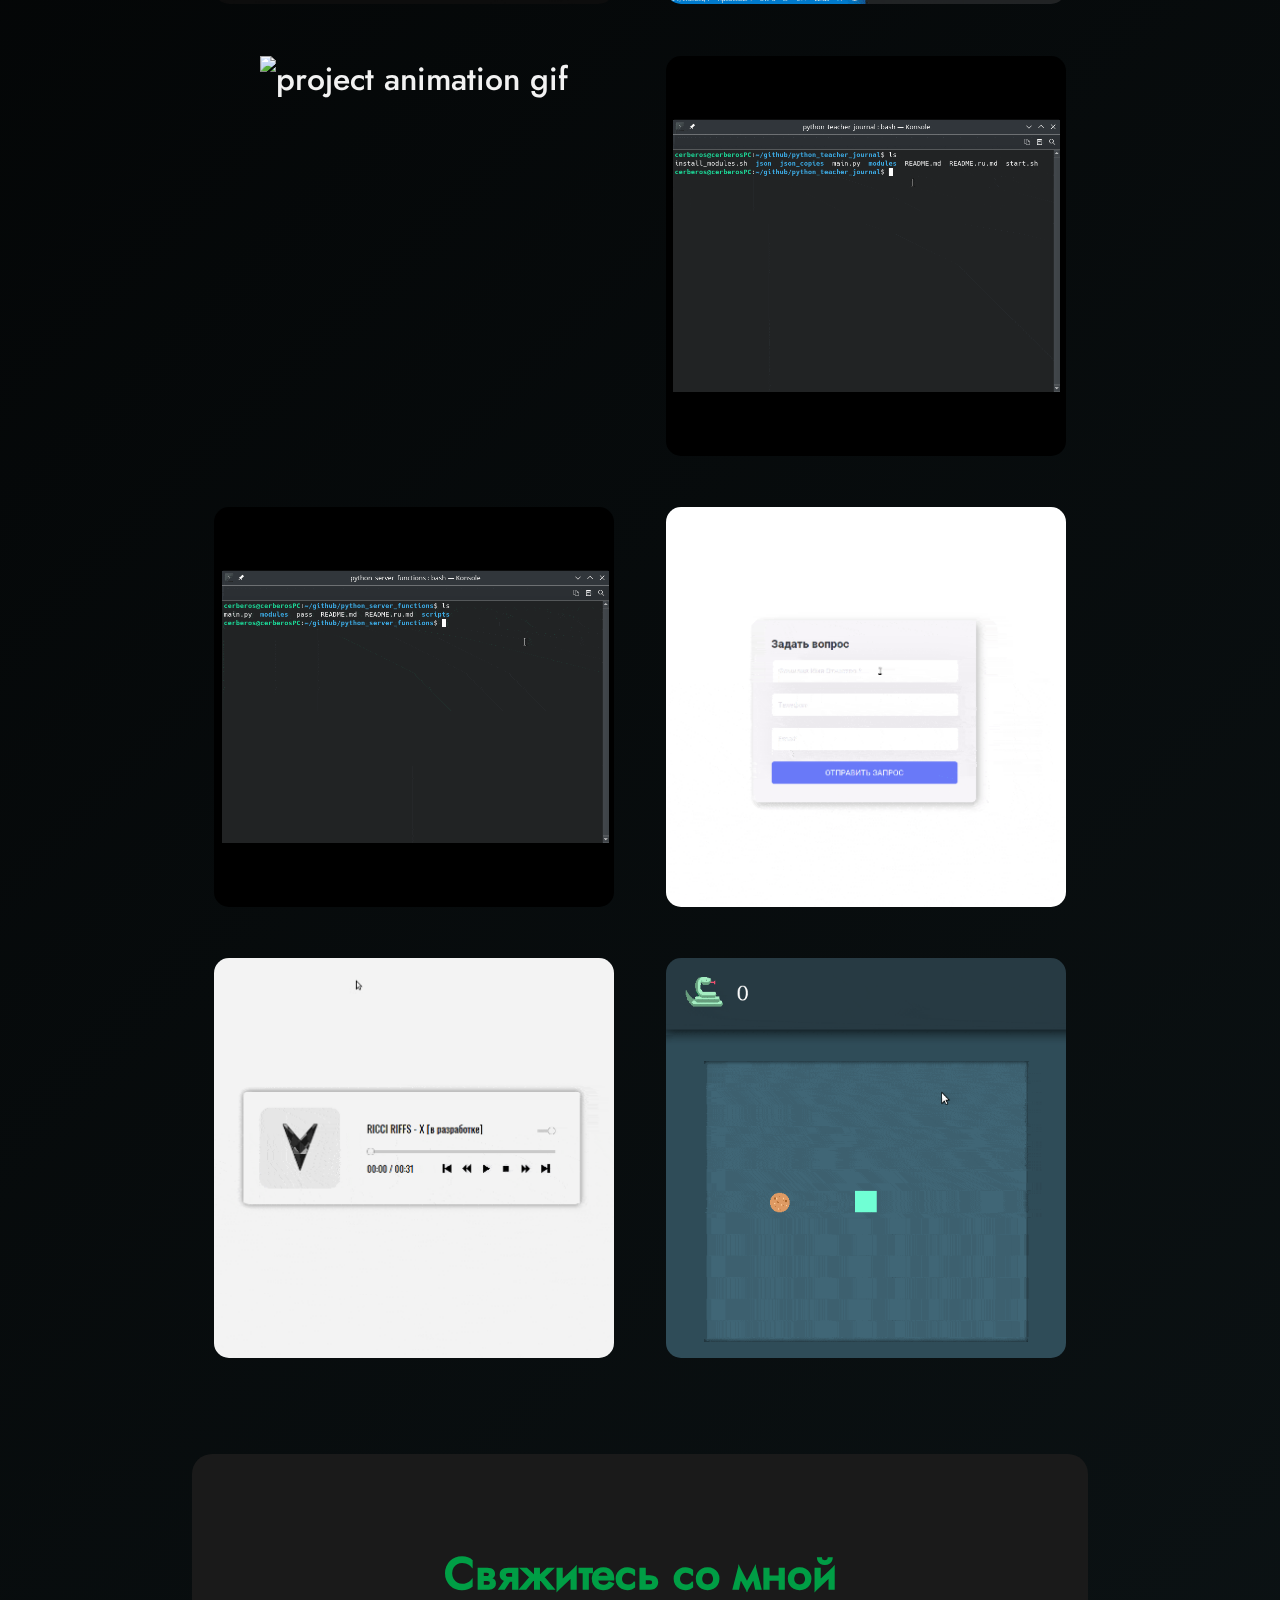
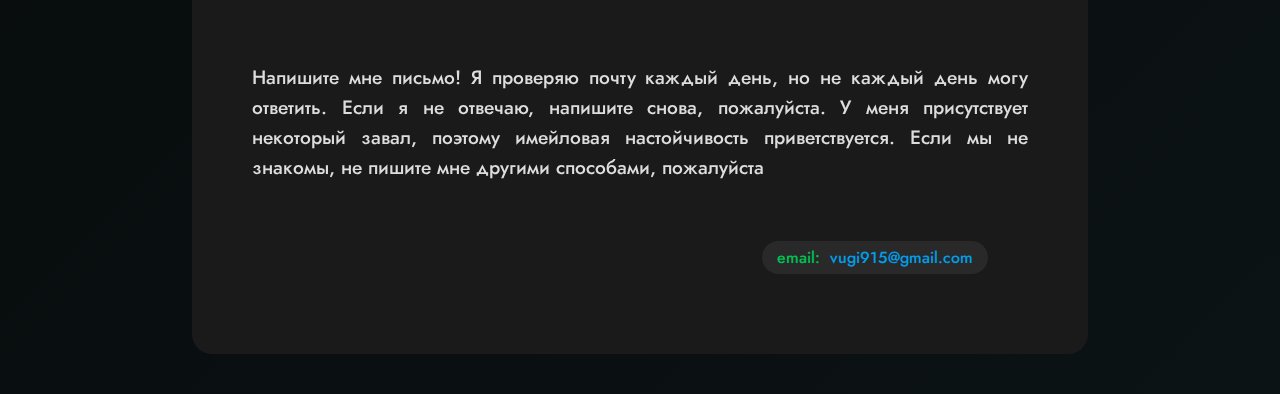
==== commit aa03b261: "contacts add absolute icon" ====
--- a/index.html
+++ b/index.html
@@ -31,10 +31,10 @@
             </div>
 
             <div class="header__right">
-                <div class="email_me__btn">
+                <a class="email_me__btn" href="#contacts">
                     <span class="language">Контакты</span>
                     <span class="language d-none">Contacts</span>
-                </div>
+                </a>
                 <div onclick="change_language()" class="change_language__btn">
                     <svg width="24" height="24" viewBox="0 0 24 24" xmlns="http://www.w3.org/2000/svg"><path fill-rule="evenodd" clip-rule="evenodd" d="M22 12c0 5.523-4.477 10-10 10S2 17.523 2 12 6.477 2 12 2s10 4.477 10 10Zm-9.996 7.5c.175-.302.383-.703.593-1.204.275-.656.556-1.487.771-2.498a19.728 19.728 0 0 0-2.736 0c.215 1.01.496 1.842.77 2.498.211.501.419.902.594 1.204h.008ZM12 13.25c.587 0 1.158.024 1.707.066a19.951 19.951 0 0 0 .022-2.234 22.334 22.334 0 0 1-3.458 0 20.202 20.202 0 0 0 .022 2.234c.549-.042 1.12-.066 1.707-.066Zm-1.447-4.654c.223-1.19.54-2.152.85-2.892.21-.501.418-.902.593-1.204h.008c.175.302.383.703.593 1.204.31.74.627 1.701.85 2.892a19.772 19.772 0 0 1-2.894 0Zm5.663 2.16a22.59 22.59 0 0 1-.025 2.883 24.958 24.958 0 0 1 2.93.722c.246-.742.379-1.536.379-2.361a7.51 7.51 0 0 0-.269-1.997 24.997 24.997 0 0 1-3.015.752Zm1.943-3.037a22.458 22.458 0 0 1-2.23.547 17.114 17.114 0 0 0-.859-3.11 7.529 7.529 0 0 1 3.089 2.563Zm-10.087.547a22.465 22.465 0 0 1-2.23-.547 7.53 7.53 0 0 1 3.087-2.564 17.12 17.12 0 0 0-.857 3.111Zm-3.303 1.737a24.989 24.989 0 0 0 3.015.752 22.62 22.62 0 0 0 .025 2.884 24.956 24.956 0 0 0-2.93.722A7.493 7.493 0 0 1 4.5 12c0-.691.094-1.361.269-1.997Zm10.302 8.842c.292-.762.57-1.67.784-2.726a22.539 22.539 0 0 1 2.062.49 7.526 7.526 0 0 1-2.847 2.236Zm-6.142 0a7.527 7.527 0 0 1-2.846-2.236 22.487 22.487 0 0 1 2.062-.49c.213 1.056.492 1.964.784 2.726Z" fill="white"></path></svg>
                     <span class="language">RU</span>
@@ -169,6 +169,7 @@
     </div>
 
     <div class="contactsWrapper">
+        <a name="contacts"></a>
         <div class="contacts">
             <h2 class="language contacts__title">Свяжитесь со мной</h2>
             <h2 class="language d-none contacts__title">Contact me</h2>
@@ -176,6 +177,7 @@
             <p class="language d-none contacts__text">Send me an email! I check my mail every day, but I don't answer every day. If I do not answer, write again, please. I often have some blockage, so email persistence is welcome. If we are not familiar, do not write me different ways, please</p>
             <div onclick="copy_text()" class="contacts__emailWrapper">
                 <div class="contacts__email">
+                    <span class="contacts__email_copied hidden">copied</span>
                     <span class="contacts__email_label">email:&nbsp;&nbsp;</span>
                     <span class="contacts__email_email">vugi915@gmail.com</span>
                 </div>
--- a/css/style.css
+++ b/css/style.css
@@ -210,6 +210,7 @@
     height: 40px;
     width: max-content; }
     .header__right > .email_me__btn {
+      text-decoration: none;
       display: flex;
       align-items: center;
       color: #009751;
@@ -327,15 +328,29 @@
     color: #dddddd;
     padding-bottom: 10px; }
   .contacts__email {
-    font-family: Jost-Medium;
+    display: flex;
+    flex-direction: row;
     width: fit-content;
+    position: relative;
+    padding: 5px 15px;
+    font-family: Jost-Medium;
     background-color: #292929;
-    border-radius: 20px;
-    padding: 5px 15px;
-    display: flex;
-    flex-direction: row; }
+    border-radius: 20px; }
+    .contacts__email .hidden {
+      opacity: 0; }
+    .contacts__email_copied {
+      opacity: 1;
+      transition: .5s;
+      top: 2px;
+      right: -55px;
+      font-size: 80%;
+      position: absolute;
+      color: rgba(0, 192, 83, 0.73);
+      border: 2px solid rgba(0, 192, 83, 0.679);
+      border-radius: 10px;
+      padding: 2px 7px; }
     .contacts__email:hover {
-      opacity: .9; }
+      opacity: .6; }
     .contacts__email_email {
       user-select: none;
       color: #009ee8; }
@@ -350,8 +365,9 @@
   .contacts {
     width: 80%; }
     .contacts__title {
-      font-size: 200%; }
+      font-size: 180%; }
     .contacts__text {
+      text-align: justify;
       padding: 0 40px; }
     .contacts__emailWrapper {
       justify-content: center; } }
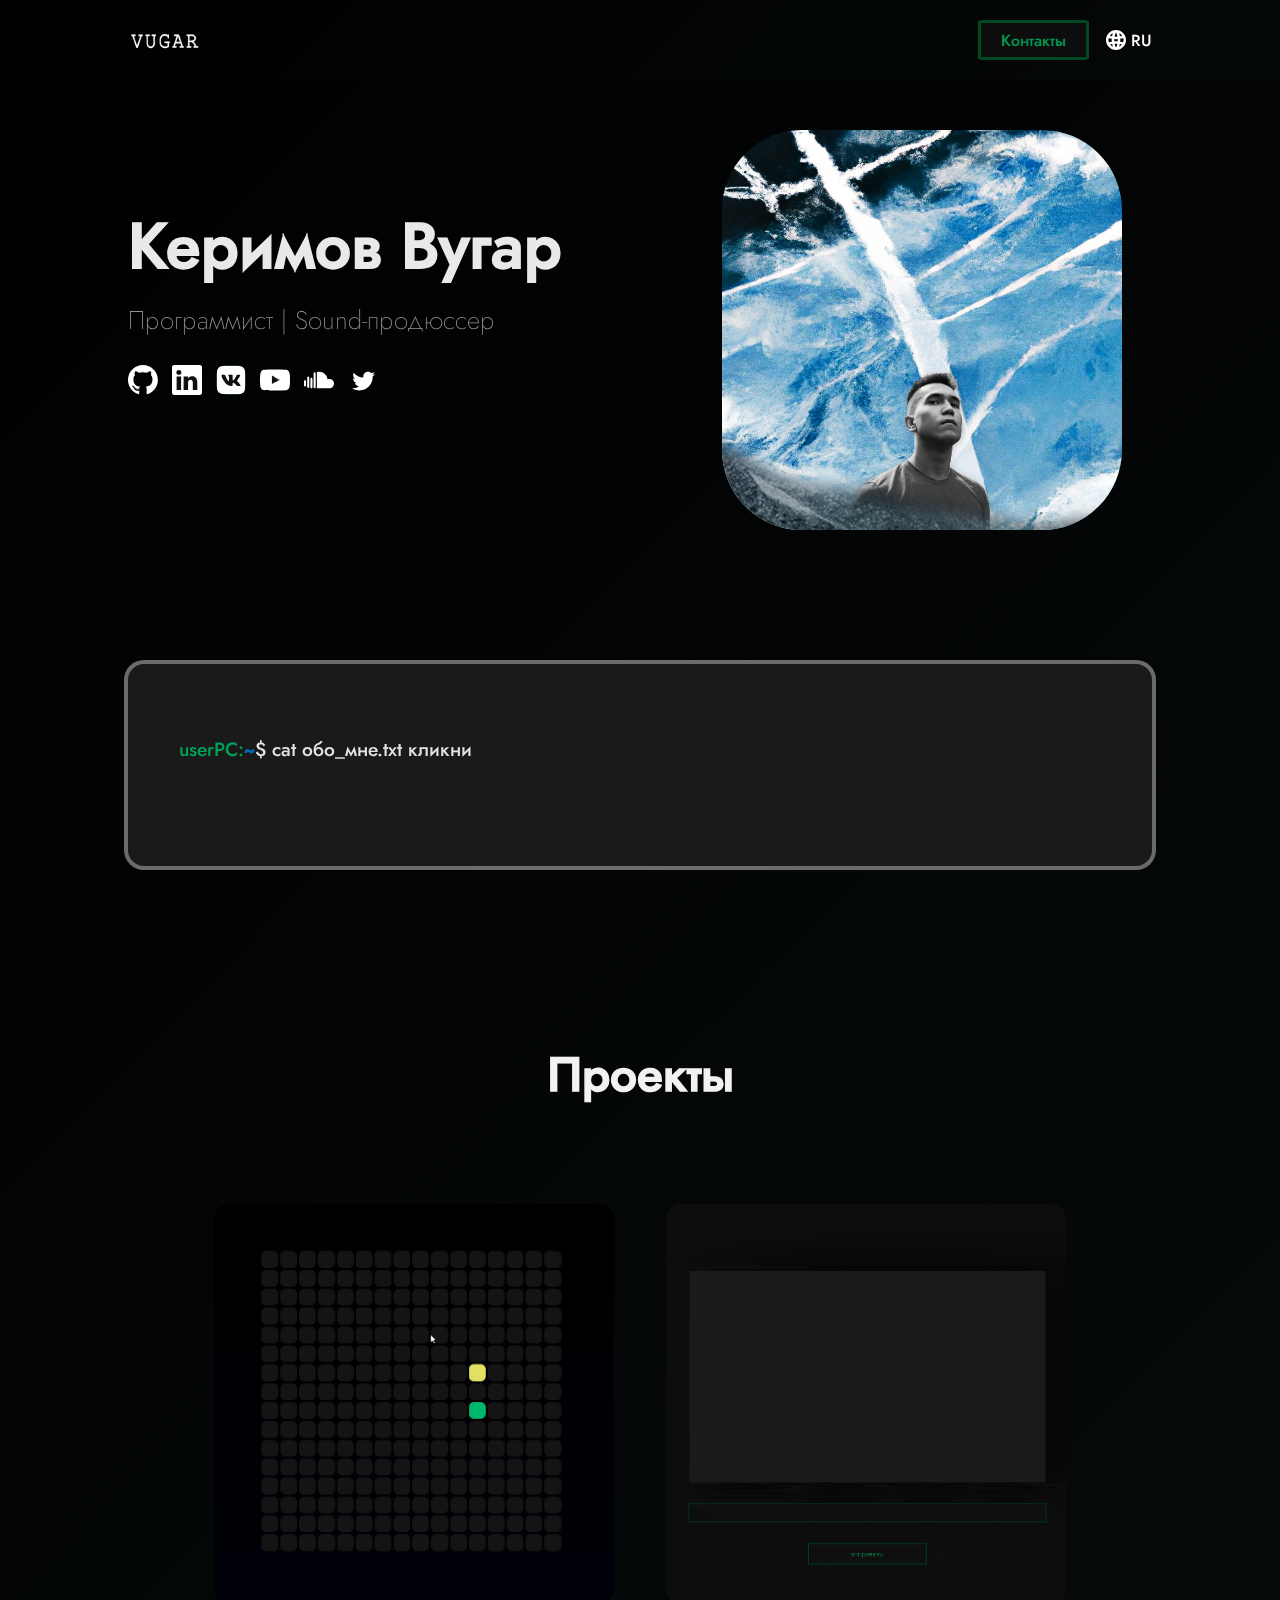
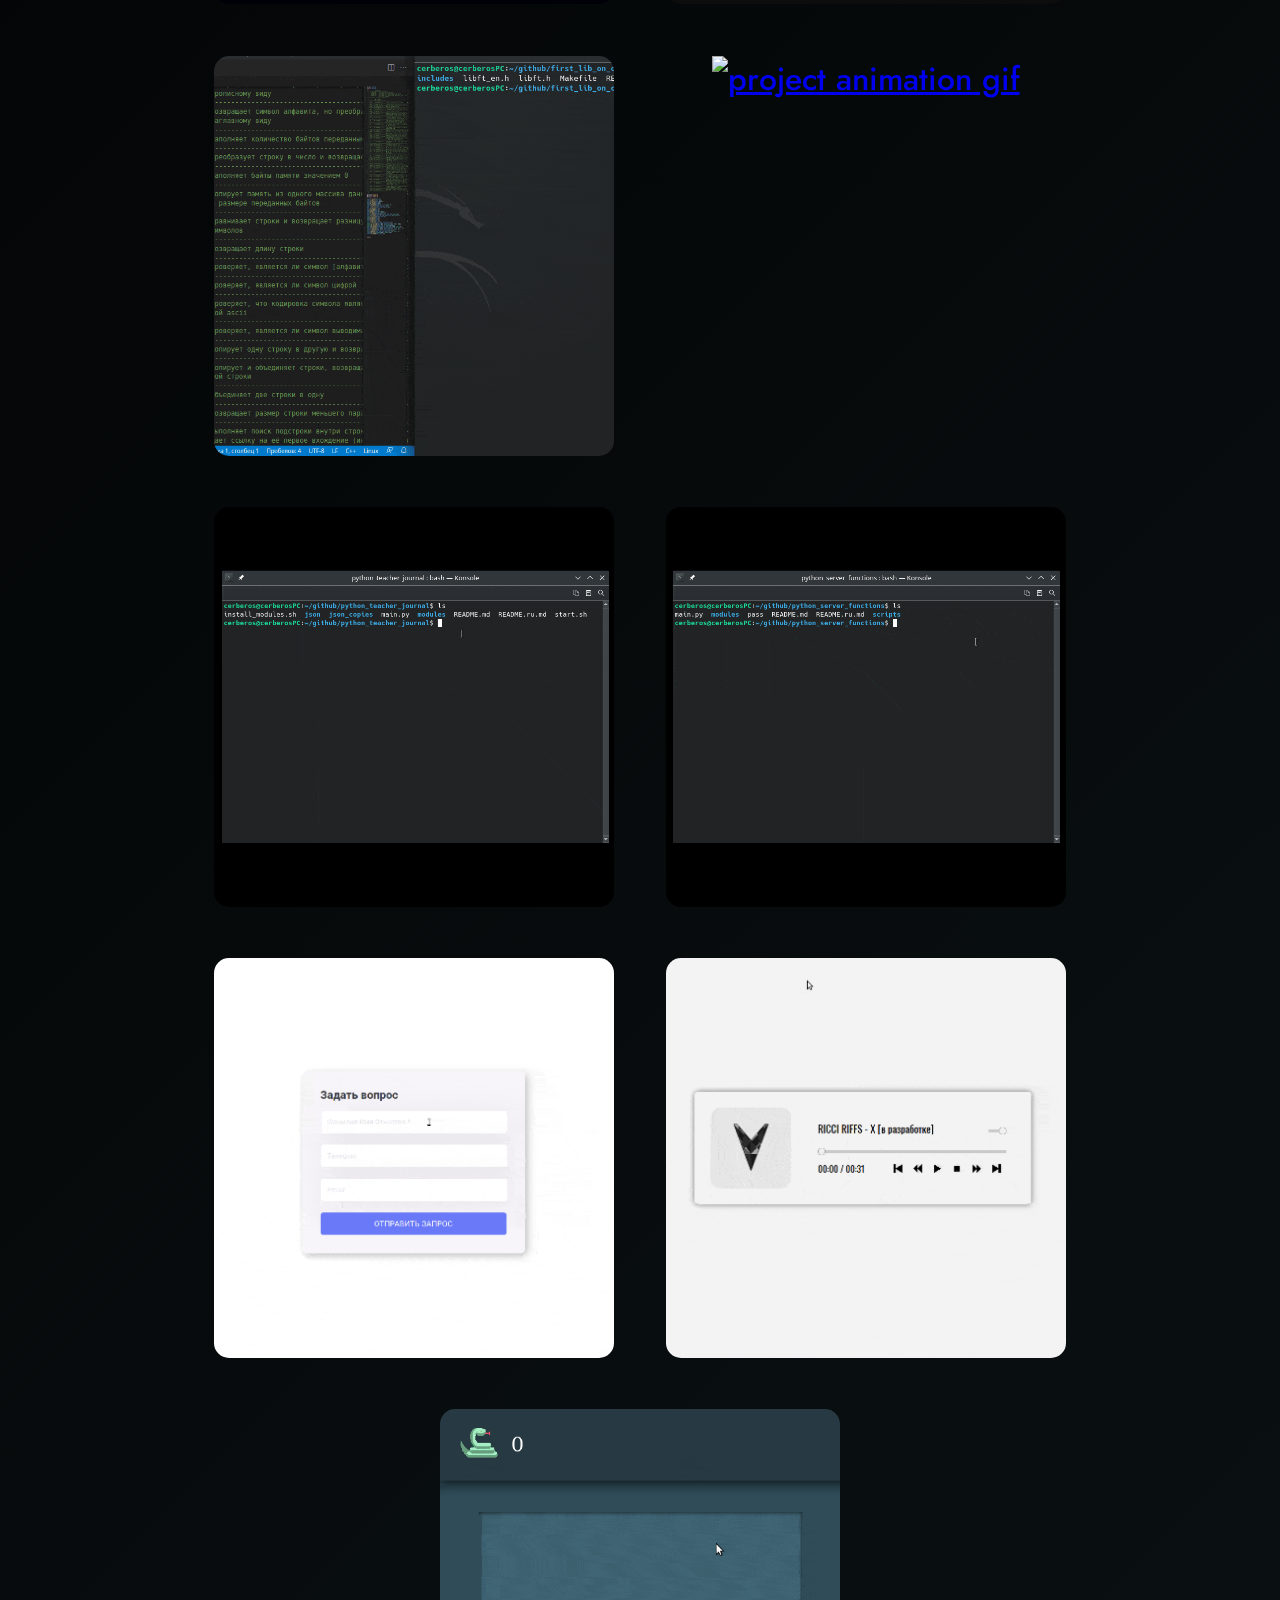
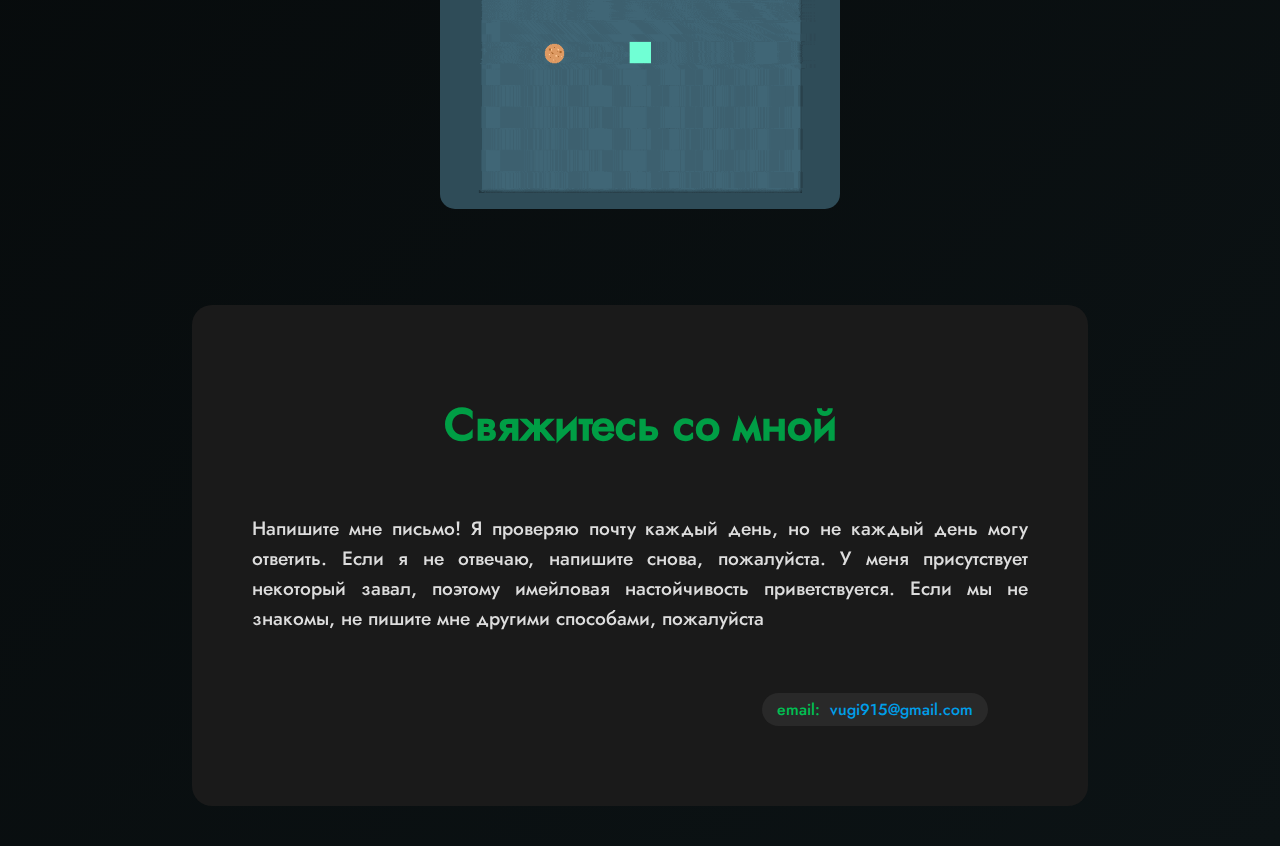
==== commit 4f34b232: "update" ====
--- a/index.html
+++ b/index.html
@@ -108,66 +108,74 @@
             <h2 class="language">Проекты</h2>
             <h2 class="language d-none">Projects</h2>
             <div class="projects__container">
-                <div class="projectWrapper">
+                <a href="projects/snake_game_js/index.html" class="projectWrapper">
+                    <div class="project">
+                        <h5 class="language project__title">Реализация игры змейка на JavaSctipt</h5>
+                        <h5 class="language d-none project__title">Implementing a snake game in JavaScript</h5>
+                        <img src="files/gifs/projects/snake_game.gif" alt="project animation gif">
+                    </div>
+                </a>
+                <a href="https://github.com/amongloneliness/python_server" class="projectWrapper">
                     <div class="project">
                         <h5 class="language project__title">Python сервер / Утилита</h5>
                         <h5 class="language d-none project__title">Python Server / Utility</h5>
                         <img src="files/gifs/projects/python_server.gif" alt="project animation gif">
                     </div>
-                </div>
-                <div class="projectWrapper">
+                </a>
+                <a href="https://github.com/amongloneliness/first_lib_on_c_-_libft" class="projectWrapper">
                     <div class="project">
                         <h5 class="language project__title">Реализация библиотечных функций string.h и ctype.h</h5>
                         <h5 class="language d-none project__title">Implementation of the string.h and ctype.h library functions</h5>
                         <img src="files/gifs/projects/lib_c.gif" alt="project animation gif">
                     </div>
-                </div>
-                <div class="projectWrapper">
+                </a>
+                <a href="https://github.com/amongloneliness/tank_zone" class="projectWrapper">
                     <div class="project">
                         <h5 class="language project__title">Реализация фундамента для игры танки на движке SFML</h5>
                         <h5 class="language d-none project__title">Implementation of the foundation for the game tanks on the SFML engine</h5>
                         <img src="files/gifs/projects/tank.gif" alt="project animation gif">
                     </div>
-                </div>
-                <div class="projectWrapper">
+                </a>
+                <a href="https://github.com/amongloneliness/python_teacher_journal" class="projectWrapper">
                     <div class="project">
                         <h5 class="language project__title">Учительский журнал. Утилита для ведения успеваемости учеников</h5>
                         <h5 class="language d-none project__title">Teacher's magazine. Utility for maintaining student progress</h5>
                         <img src="files/gifs/projects/teacher_journal.gif" alt="project animation gif">
                     </div>
-                </div>
-                <div class="projectWrapper">
+                </a>
+                <a href="https://github.com/amongloneliness/python_server_functions" class="projectWrapper">
                     <div class="project">
                         <h5 class="language project__title">Утилита для взаимодействия с сервером</h5>
                         <h5 class="language d-none project__title">Utility for interacting with the server</h5>
                         <img src="files/gifs/projects/server_utilite.gif" alt="project animation gif">
                     </div>
-                </div>
-                <div class="projectWrapper">
+                </a>
+                <a href="projects/feedback-web-form-main/index.html" class="projectWrapper">
                     <div class="project">
                         <h5 class="language project__title">Форма отправки запроса</h5>
                         <h5 class="language d-none project__title">Request form</h5>
                         <img src="files/gifs/projects/web_form.gif" alt="project animation gif">
                     </div>
-                </div>
-                <div class="projectWrapper">
+                </a>
+                <a href="projects/audio-player-for-web-js/index.html" class="projectWrapper">
                     <div class="project">
                         <h5 class="language project__title">Web аудиоплеер</h5>
                         <h5 class="language d-none project__title">Web audio player</h5>
                         <img src="files/gifs/projects/audio_player.gif" alt="project animation gif">
                     </div>
-                </div>
-                <div class="projectWrapper">
-                    <div class="project">
-                        <h5 class="language project__title">Реализация игры "Змейка" на JS</h5>
-                        <h5 class="language d-none project__title">Implementation of the game "Snake" with JS</h5>
+                </a>
+                <a href="projects/snake-game-js/index.html" class="projectWrapper">
+                    <div class="project">
+                        <h5 class="language project__title">Реализация игры "Змейка" на Сanvas + JS</h5>
+                        <h5 class="language d-none project__title">Implementation of the game "Snake" with Canvas + JS</h5>
                         <img src="files/gifs/projects/snake_game_js.gif" alt="project animation gif">
                     </div>
-                </div>
-            </div>
-        </div>
-    </div>
-
+                </a>
+            </div>
+        </div>
+    </div>
+
+    <!-- contacts block -->
     <div class="contactsWrapper">
         <a name="contacts"></a>
         <div class="contacts">
--- a/css/style.css
+++ b/css/style.css
@@ -149,7 +149,7 @@
     .main__logo_links {
       display: none; } }
 .about {
-  border: solid 4px #bbbbbb;
+  border: solid 4px #bbbbbb81;
   border-radius: 20px;
   font-size: 120%;
   font-family: Jost-Medium;
@@ -239,7 +239,7 @@
 .projects {
   display: flex;
   flex-direction: column;
-  justify-content: center;
+  justify-content: space-between;
   width: 80%;
   max-width: 1024px;
   font-family: Jost-Medium;
@@ -342,7 +342,7 @@
       opacity: 1;
       transition: .5s;
       top: 2px;
-      right: -55px;
+      right: -65px;
       font-size: 80%;
       position: absolute;
       color: rgba(0, 192, 83, 0.73);
@@ -370,6 +370,12 @@
       text-align: justify;
       padding: 0 40px; }
     .contacts__emailWrapper {
-      justify-content: center; } }
+      justify-content: center; }
+    .contacts__email_copied {
+      display: flex;
+      justify-content: center;
+      top: 140%;
+      left: 33%;
+      right: 33%; } }
 
 /*# sourceMappingURL=style.css.map */
